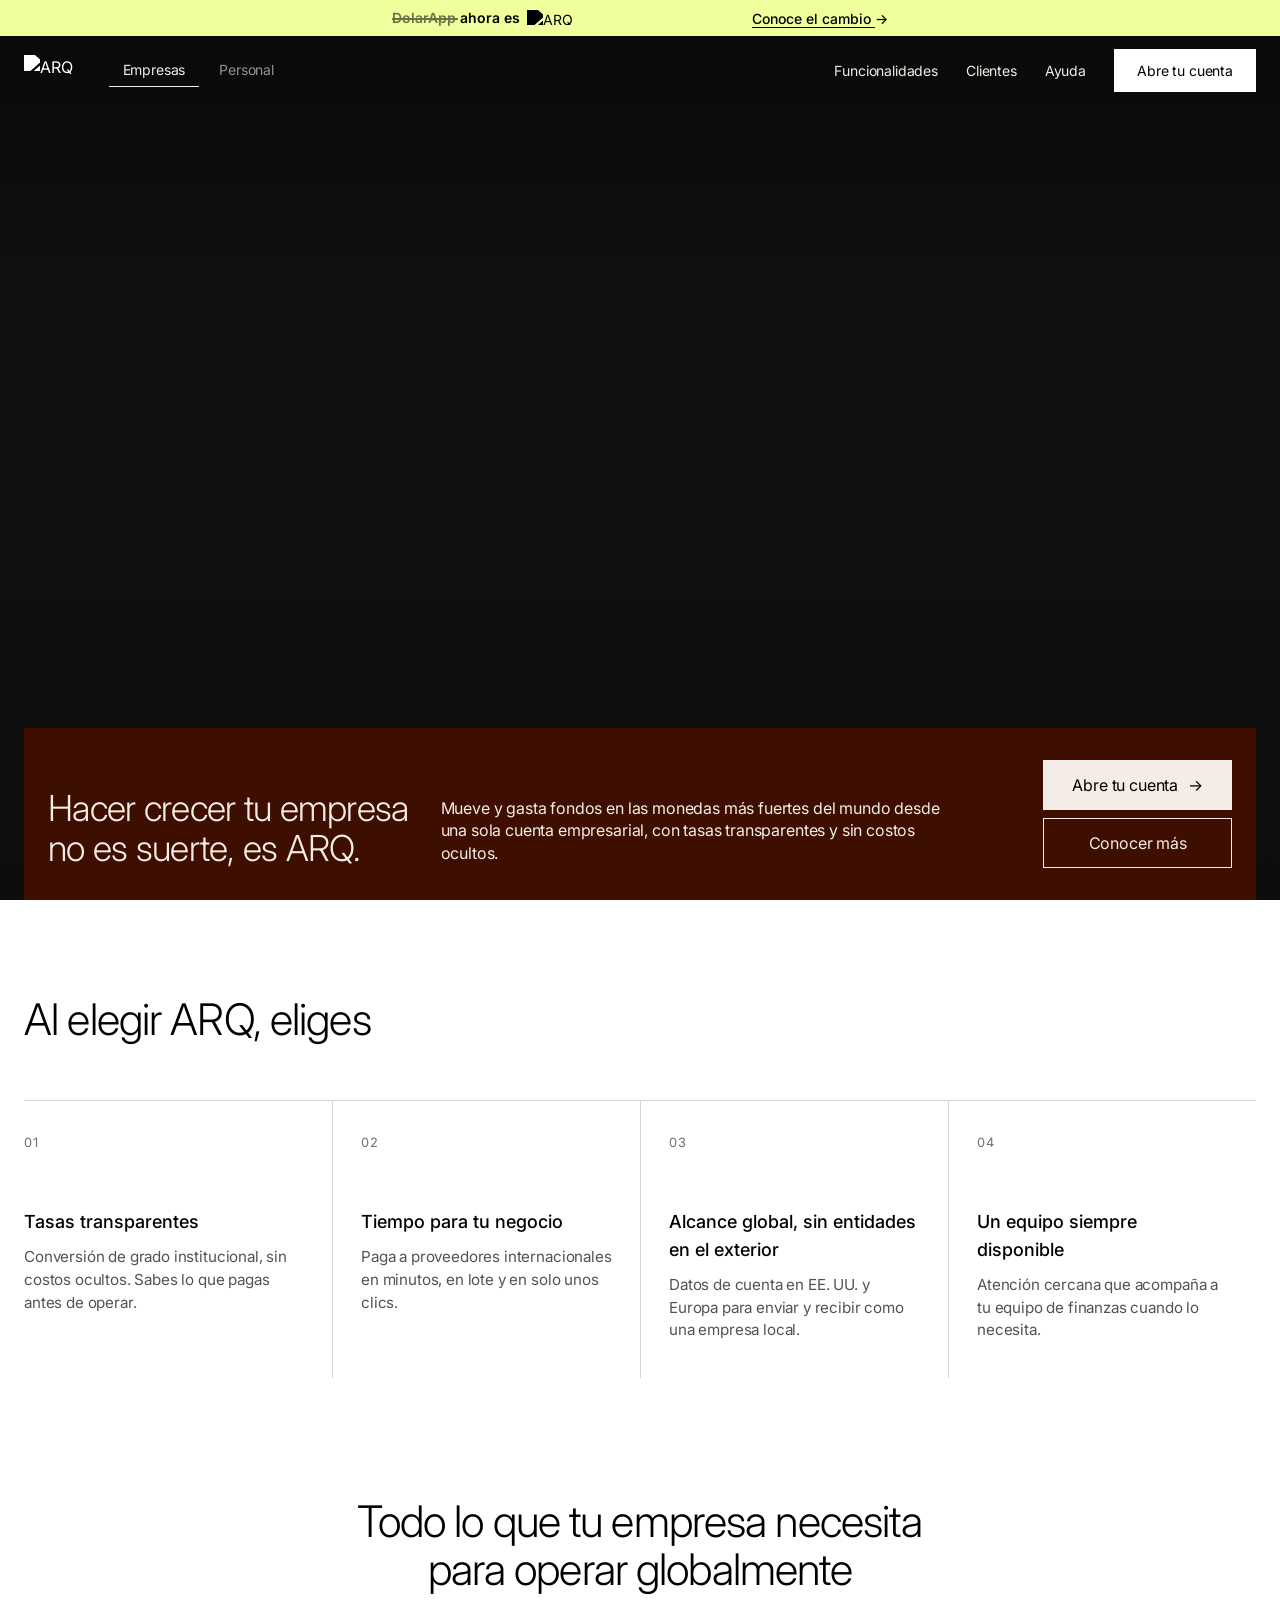
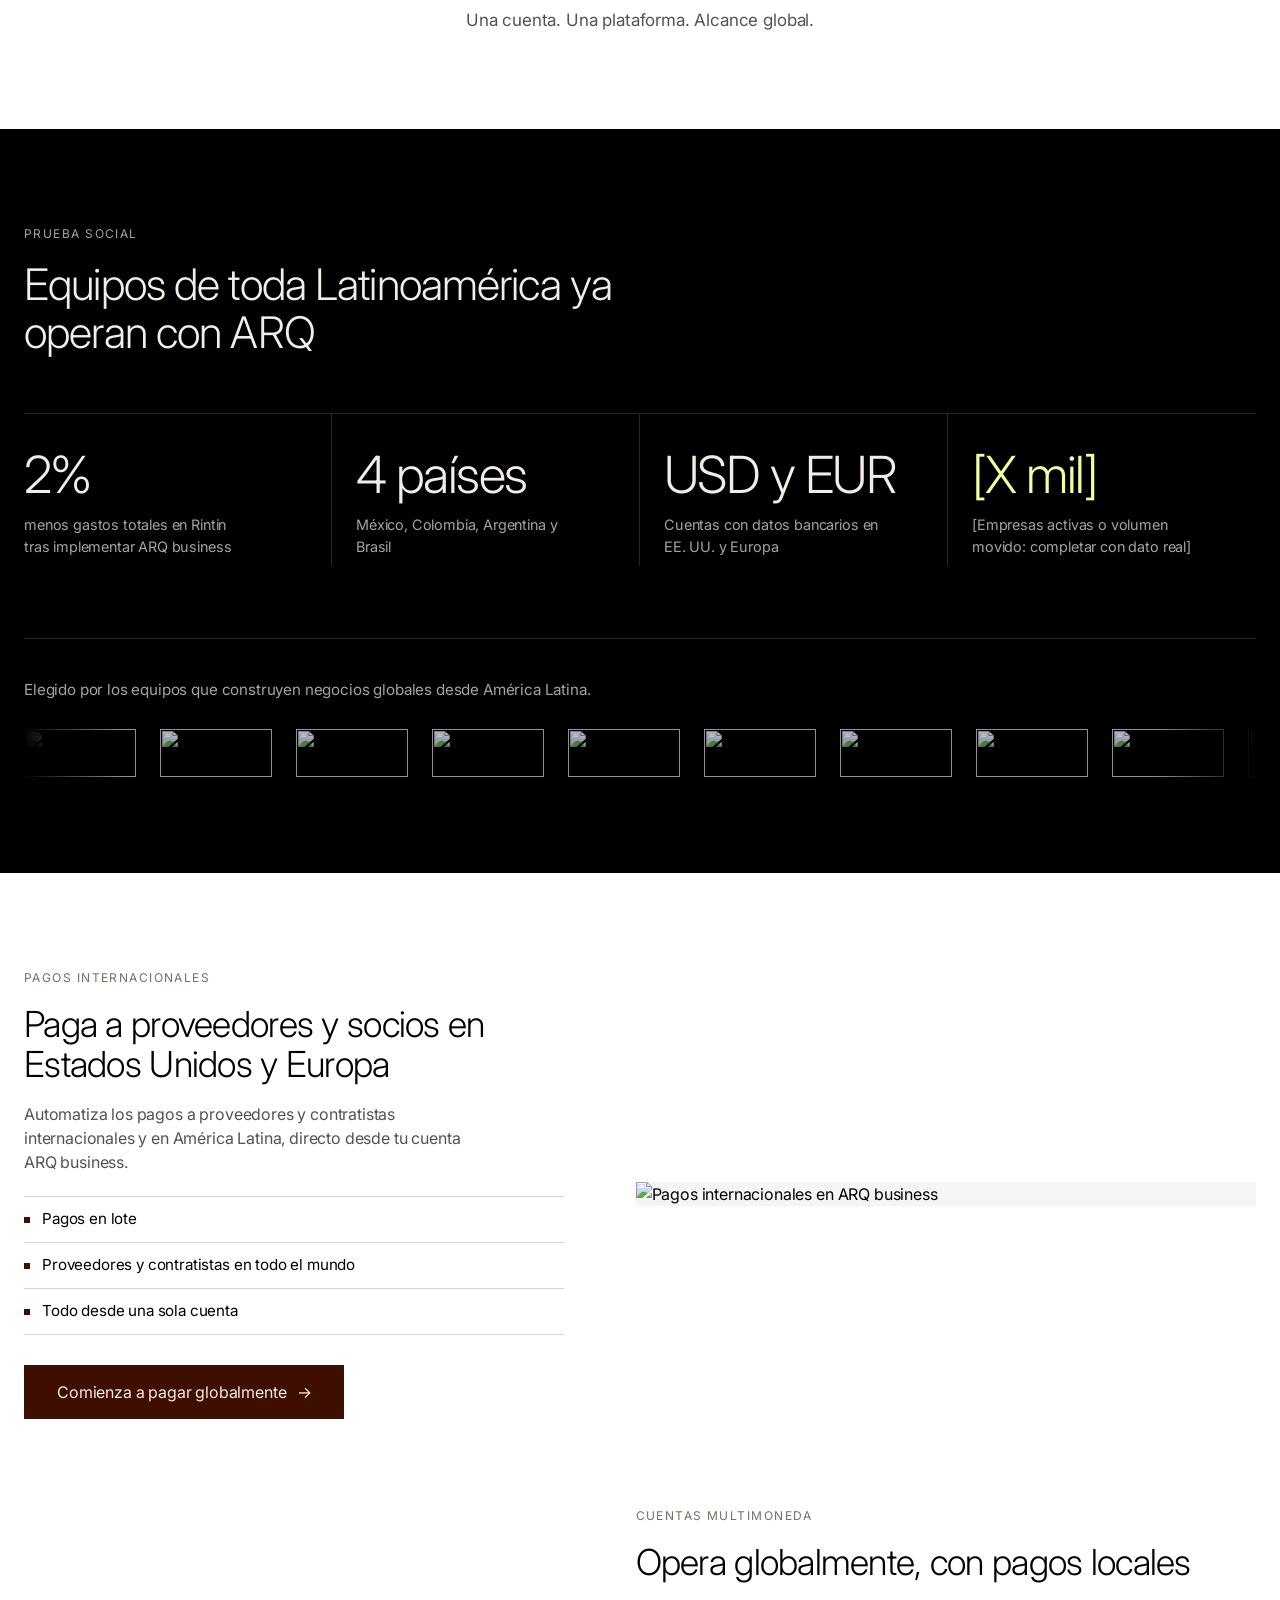
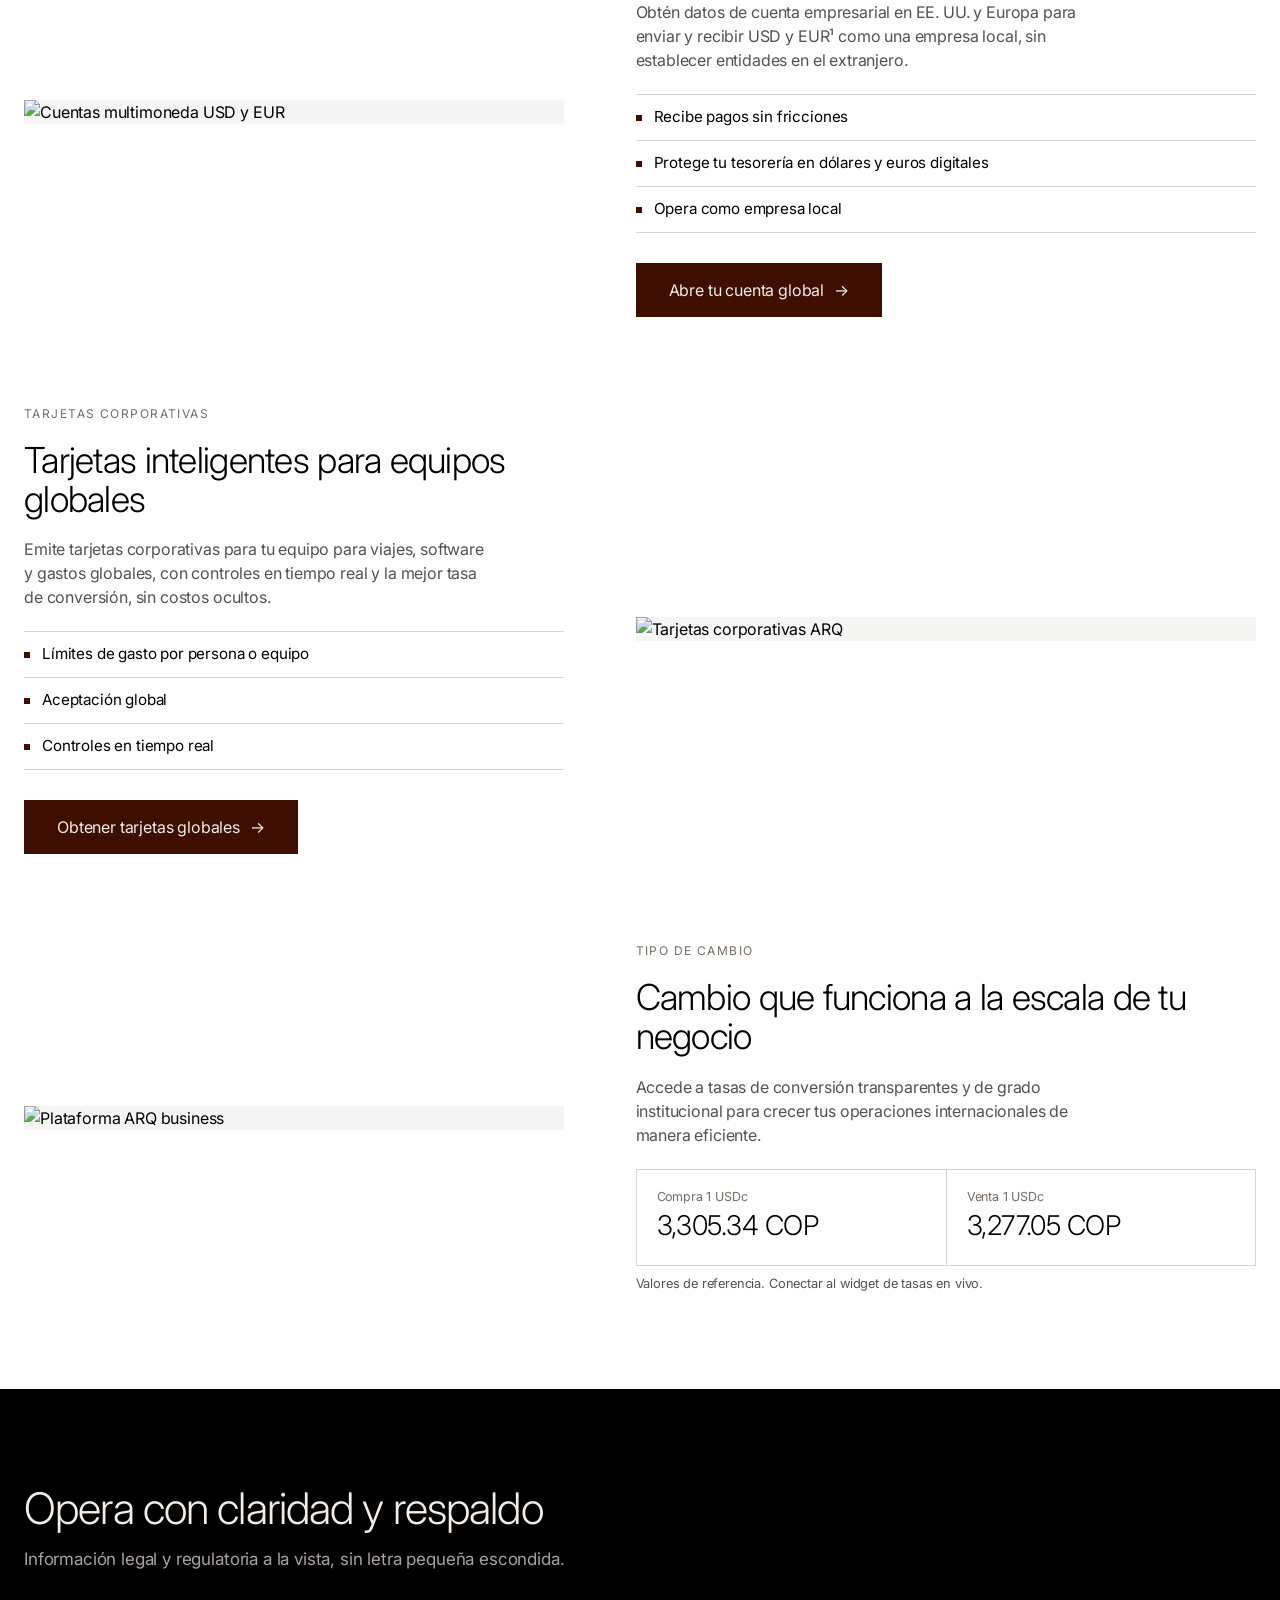
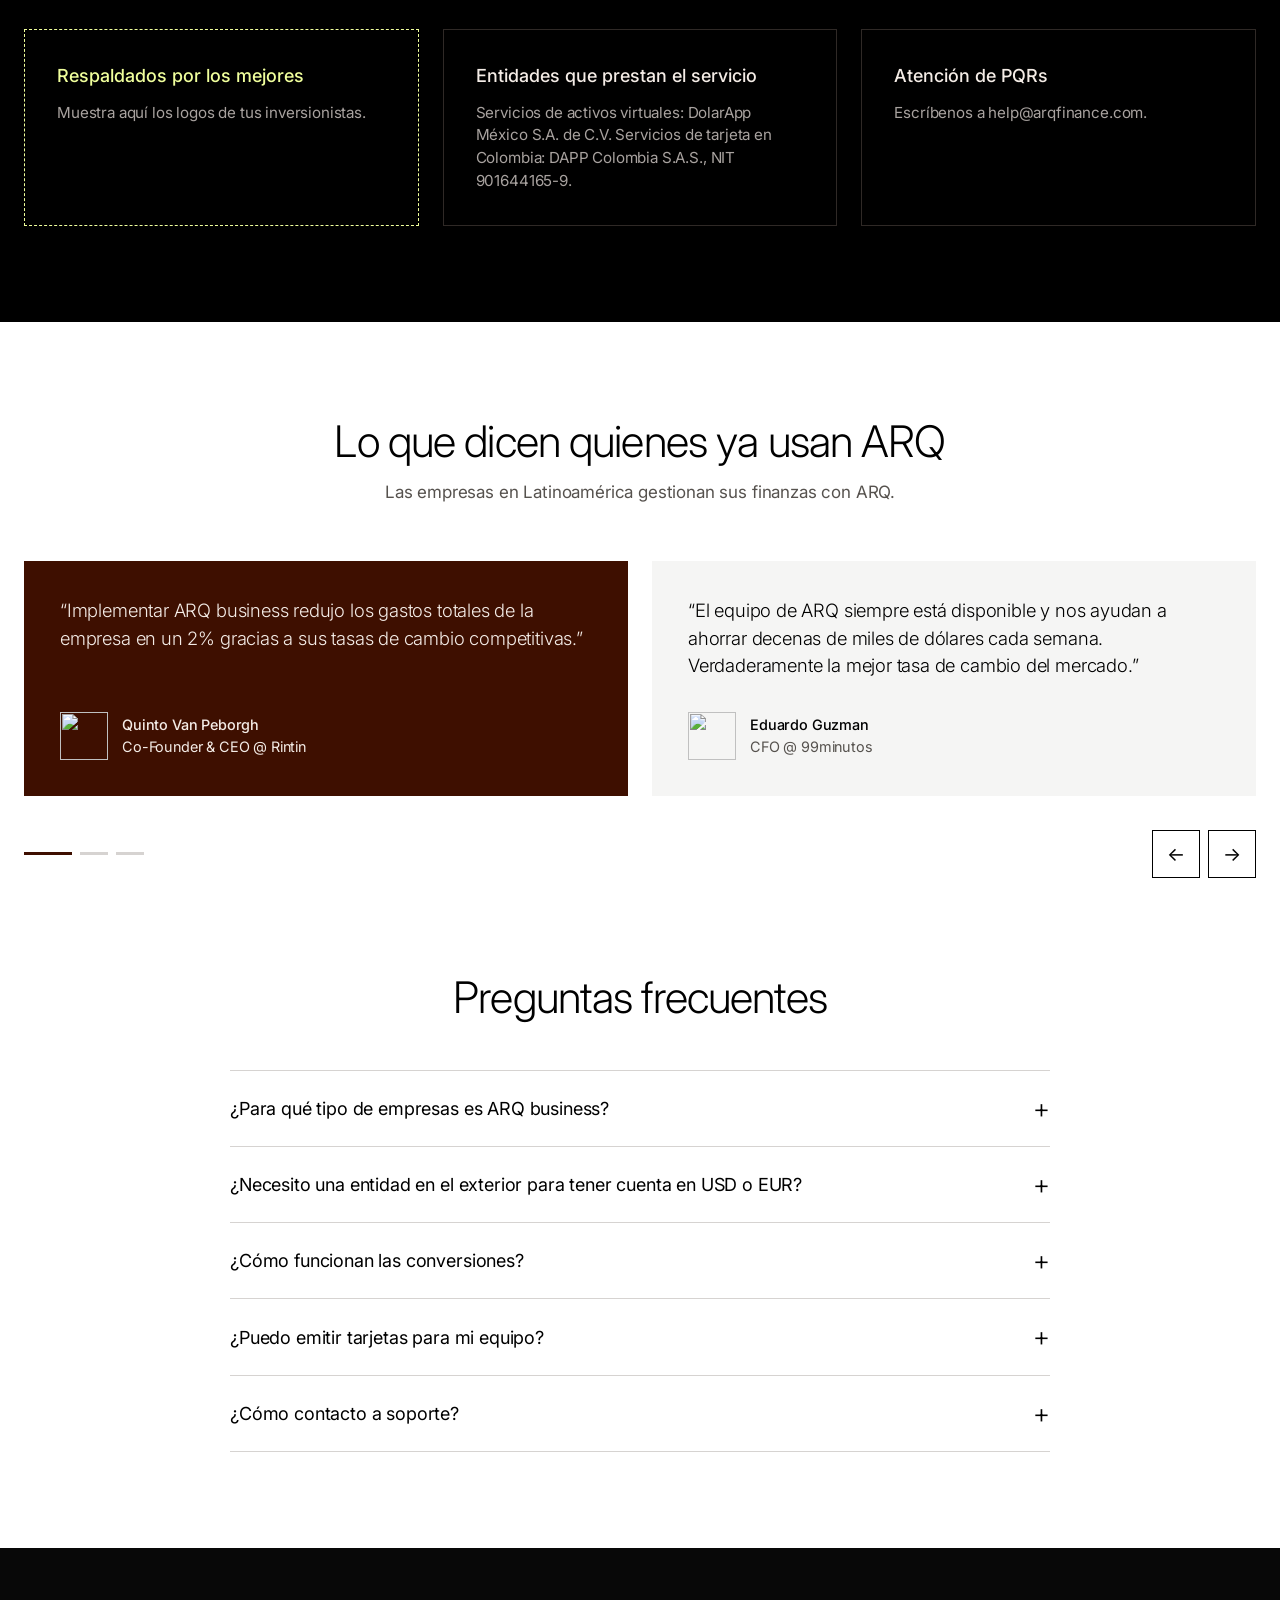
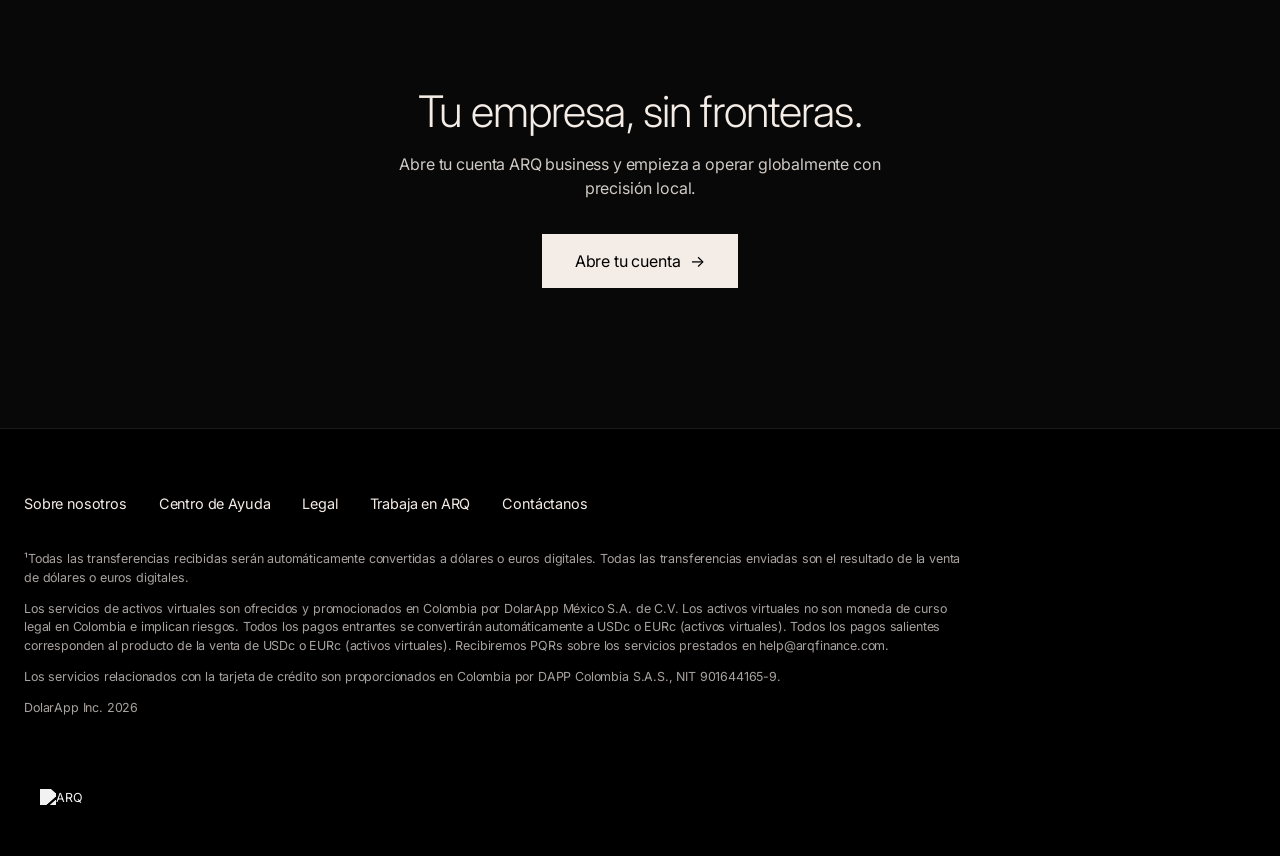
==== arq-variacion-B-completo.html @ 7ae876b1 "Variación B de la landing de ARQ (Empresas + Personal) para A/B testing Aplica la jerarquía de Nu Co" ====
<!doctype html>
<html lang="es-CO">
<head>
<meta charset="utf-8">
<meta name="viewport" content="width=device-width, initial-scale=1">
<title>ARQ business | Variación B (estructura Nu)</title>
<link rel="preconnect" href="https://fonts.googleapis.com">
<link rel="preconnect" href="https://fonts.gstatic.com" crossorigin>
<link href="https://fonts.googleapis.com/css2?family=Inter:wght@300;400;500;600&display=swap" rel="stylesheet">
<style>
/* ===== Tokens de marca ARQ (extraídos de arqfinance.com) ===== */
:root{
  --black:#000; --white:#fff; --off-white:#f4ece6;
  --burgundy:#3e0f00; --burgundy-600:#ab2a00; --burgundy-200:#f35a27;
  --yellow:#f0ff9c; --green:#00301c; --blue:#5db3e8; --taupe:#776d65;
  --brown-50:#f5f5f4; --brown-100:#e7e5e4; --brown-200:#d6d3d1; --brown-400:#a8a29f; --brown-700:#56524e; --brown-900:#292524;
  /* Beausite (fuente propietaria de ARQ) no es de uso libre: Inter ligera como sustituto.
     Para igualarla 100%, cargar Beausite Classic/Fit con @font-face y ponerla primero aquí. */
  --font:"Beausite Classic","Beausite Fit",Inter,system-ui,-apple-system,"Segoe UI",sans-serif;
  --ease:cubic-bezier(.4,0,.2,1);
}
*{box-sizing:border-box;margin:0;padding:0}
html{scroll-behavior:smooth}
body{background:var(--black);color:var(--black);font-family:var(--font);font-weight:400;font-size:16px;line-height:1.5;letter-spacing:-.01em;-webkit-font-smoothing:antialiased}
img{display:block;max-width:100%}
a{color:inherit;text-decoration:none}
.wrap{max-width:1280px;margin:0 auto;padding:0 24px}

/* ===== Tipografía: títulos ligeros (300), tracking -0.02em, como ARQ ===== */
h1,h2{font-weight:300;letter-spacing:-.02em;line-height:1.1}
h1{font-size:clamp(2rem,4.2vw,3.4rem)}
h2{font-size:clamp(1.9rem,3.4vw,2.9rem)}
h3{font-weight:500;font-size:1.125rem;line-height:1.55;letter-spacing:0}
.eyebrow{font-size:.75rem;text-transform:uppercase;letter-spacing:.12em;color:var(--taupe);margin-bottom:18px;display:block}
.dark .eyebrow{color:var(--brown-400)}

/* ===== Botones: rectos (radius 0), transición .15s como ARQ + hover claro ===== */
.btn{display:inline-flex;align-items:center;gap:10px;font-family:inherit;font-size:1rem;font-weight:400;letter-spacing:-.01em;padding:14px 32px;border:1px solid transparent;cursor:pointer;
     transition:color .15s var(--ease),background-color .15s var(--ease),border-color .15s var(--ease),transform .15s var(--ease)}
.btn .arr{display:inline-block;transition:transform .2s var(--ease)}
.btn:hover .arr{transform:translateX(5px)}
.btn:active{transform:scale(.98)}
.btn-burgundy{background:var(--burgundy);color:var(--off-white)}
.btn-burgundy:hover{background:var(--burgundy-600)}
.btn-offwhite{background:var(--off-white);color:var(--black)}
.btn-offwhite:hover{background:var(--yellow)}
.btn-white{background:var(--white);color:var(--black)}
.btn-white:hover{background:var(--off-white)}
.btn-outline{background:transparent;color:var(--black);border-color:var(--black)}
.btn-outline:hover{background:var(--black);color:var(--white)}
.dark .btn-outline,.btn-outline.on-dark{color:var(--off-white);border-color:var(--off-white)}
.dark .btn-outline:hover,.btn-outline.on-dark:hover{background:var(--off-white);color:var(--black)}
.btn:focus-visible,a:focus-visible,summary:focus-visible{outline:2px solid var(--blue);outline-offset:3px}

/* ===== Banner + header ===== */
.banner{background:var(--yellow);color:var(--black);text-align:center;padding:9px 16px;font-size:.875rem;position:relative;z-index:30}
.banner a{text-decoration:underline;text-underline-offset:3px}
header.nav{position:absolute;top:36px;left:0;right:0;z-index:20;transition:background-color .25s var(--ease),backdrop-filter .25s var(--ease)}
header.nav.stuck{position:fixed;top:0;background:rgba(0,0,0,.78);backdrop-filter:blur(12px);animation:slideDown .3s var(--ease)}
@keyframes slideDown{from{transform:translateY(-100%)}to{transform:none}}
header.nav .wrap{display:flex;align-items:center;justify-content:space-between;height:68px}
header.nav .logo img{height:30px;width:auto;filter:brightness(0) invert(1)}
header.nav .links{display:flex;align-items:center;gap:28px;color:var(--off-white);font-size:.875rem}
header.nav .links a:not(.btn){position:relative;padding:4px 0}
header.nav .links a:not(.btn)::after{content:"";position:absolute;left:0;bottom:0;height:1px;width:100%;background:currentColor;transform:scaleX(0);transform-origin:left;transition:transform .25s var(--ease)}
header.nav .links a:not(.btn):hover::after{transform:scaleX(1)}
header.nav .btn{padding:10px 22px;font-size:.875rem}

/* ===== 1. HERO: foto a sangre + panel burdeos inferior ===== */
.hero{position:relative;min-height:calc(100vh - 36px);max-height:820px;display:flex;align-items:flex-end;color:var(--off-white);
      background:#111 url("https://www.arqfinance.com/_astro/business-hero.C6nXMTt9.webp") center/cover no-repeat}
.hero::before{content:"";position:absolute;inset:0;background:linear-gradient(180deg,rgba(0,0,0,.45) 0%,rgba(0,0,0,0) 35%,rgba(0,0,0,.25) 100%)}
/* Barra del hero como en ARQ: compacta, dentro del ancho del contenedor; la foto sigue siendo la protagonista */
.hero-panel{position:relative;width:100%}
.hero-panel .wrap{display:block}
.bar{display:flex;align-items:stretch}
.bar-text{flex:1;display:flex;align-items:flex-end;gap:32px;background:var(--burgundy);padding:32px 24px}
.bar-text h1{flex-shrink:0;font-size:clamp(1.9rem,2.8vw,2.25rem);line-height:1.1}
.bar-side{position:relative;top:-4px}
.bar-side p{font-size:1rem;line-height:1.4;color:var(--off-white);max-width:32rem}
.bar-text .actions{margin-left:auto;flex:none;display:flex;flex-direction:column;gap:8px}
.bar-text .actions .btn{justify-content:center;padding:12px 28px}

/* ===== Secciones alternadas negro / blanco ===== */
section.block{padding:96px 0}
.light{background:var(--white);color:var(--black)}
.dark{background:var(--black);color:var(--off-white)}
.center{text-align:center}
.center .sub{margin:14px auto 0}
.sub{font-size:1.0625rem;color:var(--brown-700);max-width:560px}
.dark .sub{color:var(--brown-400)}

/* Prueba social */
.stats{display:grid;grid-template-columns:repeat(4,1fr);gap:0;margin-top:56px;border-top:1px solid #2a2523}
.stat{padding:32px 24px 8px 0;border-right:1px solid #2a2523;padding-left:24px}
.stat:first-child{padding-left:0}
.stat:last-child{border-right:0}
.stat b{display:block;font-weight:300;font-size:clamp(2.2rem,4vw,3.4rem);letter-spacing:-.03em;line-height:1.1}
.stat span{display:block;margin-top:12px;color:var(--brown-400);font-size:.9rem;max-width:230px}
.stat.todo b{color:var(--yellow)}
/* Carrusel infinito de logos (mismo mecanismo que ARQ: 3 copias, 30s linear, -33.33%) */
.marquee-wrap{margin-top:72px;padding-top:40px;border-top:1px solid #2a2523}
.marquee-wrap .cap{color:var(--brown-400);font-size:.95rem;margin-bottom:28px}
.marquee{overflow:hidden;-webkit-mask-image:linear-gradient(90deg,transparent,#000 8%,#000 92%,transparent);mask-image:linear-gradient(90deg,transparent,#000 8%,#000 92%,transparent)}
.marquee-track{display:flex;width:max-content;align-items:center;gap:24px;animation:scroll-x 30s linear infinite}
.marquee-track img{width:112px;height:48px;object-fit:contain;opacity:.75;transition:opacity .25s var(--ease),transform .25s var(--ease)}
.marquee-track img:hover{opacity:1;transform:scale(1.08)}
@keyframes scroll-x{from{transform:translateX(0)}to{transform:translateX(-33.3333%)}}

/* Pilares: "Al elegir ARQ, eliges" */
.pillars{display:grid;grid-template-columns:repeat(4,1fr);gap:0;margin-top:56px;border-top:1px solid var(--brown-200)}
.pillar{padding:32px 28px 36px 0;transition:background-color .25s var(--ease),padding .25s var(--ease)}
.pillar+.pillar{padding-left:28px;border-left:1px solid var(--brown-200)}
.pillar:hover{background:var(--brown-50)}
.pillar .n{display:block;color:var(--taupe);font-size:.8rem;margin-bottom:56px;letter-spacing:.08em}
.pillar h3{margin-bottom:10px}
.pillar p{color:var(--brown-700);font-size:.95rem}

/* Productos */
.product{display:grid;grid-template-columns:1fr 1.15fr;gap:72px;align-items:center;margin-top:88px}
.product.rev .pt{order:2}
.product .pt h2{font-size:clamp(1.7rem,2.8vw,2.3rem);margin-bottom:18px}
.product .pt p{color:var(--brown-700);max-width:460px}
.product ul{list-style:none;margin:22px 0 30px}
.product li{padding:11px 0;border-top:1px solid var(--brown-200);display:flex;gap:12px;font-size:.95rem}
.product li:last-child{border-bottom:1px solid var(--brown-200)}
.product li::before{content:"";width:6px;height:6px;margin-top:9px;background:var(--burgundy);flex:none}
.media{overflow:hidden;background:var(--brown-50)}
.media img{width:100%;height:auto;transition:transform .6s var(--ease)}
.media:hover img{transform:scale(1.04)}
.rate-box{display:grid;grid-template-columns:1fr 1fr;border:1px solid var(--brown-200);margin:22px 0 8px}
.rate-box div{padding:18px 20px}
.rate-box div+div{border-left:1px solid var(--brown-200)}
.rate-box small{display:block;color:var(--taupe);font-size:.78rem}
.rate-box b{font-weight:300;font-size:1.7rem;letter-spacing:-.02em}
.fine{font-size:.8rem;color:var(--taupe)}

/* Confianza */
.trust{display:grid;grid-template-columns:repeat(3,1fr);gap:24px;margin-top:56px}
.tcard{border:1px solid #2f2926;padding:32px;transition:border-color .25s var(--ease),background-color .25s var(--ease),transform .25s var(--ease)}
.tcard:hover{border-color:var(--off-white);background:#0d0907;transform:translateY(-4px)}
.tcard h3{margin-bottom:12px}
.tcard p{color:var(--brown-400);font-size:.95rem}
.tcard.todo{border-style:dashed;border-color:var(--yellow)}
.tcard.todo h3{color:var(--yellow)}

/* Testimonios */
.quotes{display:flex;gap:24px;margin-top:56px;overflow-x:auto;scroll-snap-type:x mandatory;scrollbar-width:none;padding-bottom:6px}
.quotes::-webkit-scrollbar{display:none}
.quote{flex:0 0 calc((100% - 24px)/2);scroll-snap-align:start;display:flex;flex-direction:column;justify-content:space-between;background:var(--brown-50);padding:36px;transition:transform .25s var(--ease),box-shadow .25s var(--ease)}
.qctrl{display:flex;align-items:center;justify-content:space-between;margin-top:28px}
.dots{display:flex;gap:8px}
.dots button{width:28px;height:3px;border:0;background:var(--brown-200);cursor:pointer;transition:background-color .2s var(--ease),width .25s var(--ease)}
.dots button.on{background:var(--burgundy);width:48px}
.arrows{display:flex;gap:8px}
.arrows button{width:48px;height:48px;border:1px solid var(--black);background:transparent;font-size:1.2rem;cursor:pointer;font-family:inherit;transition:background-color .15s var(--ease),color .15s var(--ease)}
.arrows button:hover{background:var(--black);color:var(--white)}
.arrows button:focus-visible,.dots button:focus-visible{outline:2px solid var(--blue);outline-offset:3px}
.quote:hover{transform:translateY(-5px);box-shadow:0 18px 40px rgba(0,0,0,.09)}
.quote p{font-size:1.15rem;line-height:1.5;font-weight:300;letter-spacing:-.01em}
.quote cite{display:flex;align-items:center;gap:14px;margin-top:32px;font-style:normal;font-size:.9rem;color:var(--brown-700)}
.quote cite img{width:48px;height:48px;object-fit:cover;border-radius:0}
.quote cite b{display:block;color:var(--black);font-weight:500}
.quote.hl{background:var(--burgundy);color:var(--off-white)}
.quote.hl cite,.quote.hl cite b{color:var(--off-white)}

/* FAQ */
.faq{max-width:820px;margin:48px auto 0;border-top:1px solid var(--brown-200)}
details{border-bottom:1px solid var(--brown-200)}
summary{list-style:none;cursor:pointer;display:flex;justify-content:space-between;align-items:center;gap:20px;padding:24px 0;font-size:1.125rem;font-weight:400;transition:padding-left .2s var(--ease)}
summary::-webkit-details-marker{display:none}
summary:hover{padding-left:8px}
summary::after{content:"+";font-weight:300;font-size:1.7rem;line-height:1;transition:transform .25s var(--ease)}
details[open] summary::after{transform:rotate(45deg)}
details .ans{color:var(--brown-700);padding:0 40px 26px 0;max-width:680px}
details[open] .ans{animation:fadeIn .3s var(--ease)}
@keyframes fadeIn{from{opacity:0;transform:translateY(-6px)}to{opacity:1;transform:none}}

/* CTA final */
.cta{position:relative;color:var(--off-white);text-align:center;padding:140px 0;background:#111 url("https://www.arqfinance.com/_astro/cta-city.Ca_NF8gh_vsM7n.webp") center/cover no-repeat}
.cta::before{content:"";position:absolute;inset:0;background:rgba(0,0,0,.55)}
.cta .wrap{position:relative}
.cta p{margin:16px auto 34px;color:var(--off-white);opacity:.85;max-width:520px}

/* Footer */
footer{background:var(--black);color:var(--brown-400);padding:64px 0 48px;font-size:.78rem;border-top:1px solid #1d1917}
footer .links{display:flex;flex-wrap:wrap;gap:12px 32px;margin-bottom:36px;font-size:.9rem;color:var(--off-white)}
footer .links a{transition:opacity .2s var(--ease)}
footer .links a:hover{opacity:.6}
footer .brand{display:block;width:100%;max-width:1200px;height:auto;margin:72px auto 0;filter:brightness(0) invert(1);opacity:.95}
footer p{margin-bottom:12px;max-width:940px}

/* ===== Animaciones básicas: aparición al hacer scroll ===== */
.reveal{opacity:0;transform:translateY(24px);transition:opacity .7s var(--ease),transform .7s var(--ease);transition-delay:var(--d,0s)}
.reveal.in{opacity:1;transform:none}
.bar-text h1,.bar-side,.bar-text .actions{animation:rise .9s var(--ease) both}
.bar-side{animation-delay:.12s}.bar-text .actions{animation-delay:.24s}
@keyframes rise{from{opacity:0;transform:translateY(22px)}to{opacity:1;transform:none}}
@media (prefers-reduced-motion:reduce){
  *,*::before,*::after{animation:none!important;transition:none!important}
  .reveal{opacity:1;transform:none}
  html{scroll-behavior:auto}
}

/* ===== Responsive ===== */
@media(max-width:1000px){
  .bar{flex-direction:column}
  .bar-text{flex-direction:column;align-items:flex-start;gap:16px;padding:28px 24px}
  .bar-side{top:0}
  .bar-text .actions{margin-left:0;flex-direction:row;flex-wrap:wrap}
  .stats,.pillars{grid-template-columns:repeat(2,1fr)}
  .stat:nth-child(2){border-right:0}
  .stat:nth-child(3){padding-left:0}
  .pillar:nth-child(3){padding-left:0;border-left:0}
  .product,.product.rev{grid-template-columns:1fr;gap:32px}
  .product.rev .pt{order:0}
  .trust{grid-template-columns:1fr}
  .quote{flex-basis:86%}
  header.nav .links a:not(.btn){display:none}
}
@media(max-width:560px){
  section.block{padding:64px 0}
  .stats,.pillars{grid-template-columns:1fr}
  .stat,.pillar+.pillar{padding-left:0;border-right:0;border-left:0}
  .pillar .n{margin-bottom:20px}
  .cta{padding:96px 0}
}

/* ===== Navbar: selector Empresas / Personal ===== */
.nav-left{display:flex;align-items:center;gap:36px}
.switch{display:flex;gap:6px}
.switch a{padding:6px 14px;font-size:.875rem;color:var(--off-white);opacity:.6;border-bottom:1px solid transparent;transition:opacity .2s var(--ease),border-color .2s var(--ease)}
.switch a:hover{opacity:1}
.switch a.active{opacity:1;border-bottom-color:var(--off-white)}

/* ===== Página personal ===== */
.green-sec{background:var(--green);color:var(--off-white)}
.green-sec .sub{color:#b9d4c6}
.green-sec .eyebrow{color:#7fb59b}
.exchange{display:grid;grid-template-columns:1fr 1fr;gap:72px;align-items:center}
.exchange .txt p.sub{margin:16px 0 30px}
.exchange .legal{margin-top:22px;font-size:.78rem;color:#8db8a3;max-width:480px}
.exchange .legal a{text-decoration:underline;text-underline-offset:3px}
.calc{background:var(--off-white);color:var(--black);padding:32px}
.calc h3{font-weight:500;font-size:1rem;margin-bottom:18px}
.calc-row{display:flex;justify-content:space-between;align-items:center;gap:16px;background:var(--white);border:1px solid var(--brown-200);padding:14px 20px;transition:border-color .2s var(--ease)}
.calc-row:focus-within{border-color:var(--black)}
.calc-row small{display:block;color:var(--taupe);font-size:.75rem}
.calc-row input{width:100%;min-width:0;border:0;outline:0;background:transparent;font-family:inherit;font-weight:300;font-size:2rem;letter-spacing:-.02em;color:var(--black)}
.calc-row .out{font-weight:300;font-size:2rem;letter-spacing:-.02em;line-height:1.5;overflow:hidden;text-overflow:ellipsis}
.calc-cur{flex:none;font-weight:500;font-size:.95rem;padding:6px 12px;background:var(--brown-100)}
.calc-swap{display:block;margin:-1px auto;position:relative;z-index:1;width:44px;height:44px;border:0;background:var(--burgundy);color:var(--off-white);font-size:1.15rem;cursor:pointer;transition:background-color .15s var(--ease),transform .25s var(--ease)}
.calc-swap:hover{background:var(--burgundy-600);transform:rotate(180deg)}
.calc-swap:focus-visible{outline:2px solid var(--blue);outline-offset:3px}
.calc-foot{display:flex;justify-content:space-between;gap:12px;flex-wrap:wrap;margin-top:18px;font-size:.8rem;color:var(--brown-700)}
.calc .btn{width:100%;justify-content:center;margin-top:18px}
body.personal .quote.hl{background:#053947}
.cta-qr{text-align:left;background-image:url("https://www.arqfinance.com/_astro/qr-bg.CNiHP9vU.webp")}
.cta-qr .wrap{display:flex;align-items:center;justify-content:space-between;gap:48px}
.cta-qr h2{font-size:clamp(2rem,4.2vw,3.4rem)}
.cta-qr p{margin-left:0;margin-right:0}
.cta-qr .qr{flex:none;background:var(--white);padding:14px;width:184px;text-align:center;color:var(--black);font-size:.78rem}
.cta-qr .qr img{width:100%;height:auto}
.cta-qr .actions{display:flex;gap:12px;flex-wrap:wrap}

@media(max-width:1000px){
  .exchange{grid-template-columns:1fr;gap:40px}
  .cta-qr .wrap{flex-direction:column;align-items:flex-start}
}
@media(max-width:700px){
  .nav-left{gap:14px}
  .switch a{padding:6px 8px}
  header.nav .links .btn{padding:9px 14px}
}
</style>
<style>
/* =====================================================================
   PÁGINA PERSONAL: estructura propia con los gráficos de la web original
   (se carga después de styles.css y reutiliza sus tokens y componentes)
   ===================================================================== */
.btn-black{background:var(--black);color:var(--white)}

/* Vistas Empresas / Personal dentro de una sola página */
.view[hidden]{display:none!important}
.view{animation:viewIn .35s var(--ease)}
@keyframes viewIn{from{opacity:0}to{opacity:1}}

/* ---------- Banner animado "DolarApp ahora es ARQ" ---------- */
.banner{padding:0}
.banner-btn{width:100%;display:flex;align-items:center;justify-content:center;gap:18px;height:36px;padding:0 16px;border:0;background:transparent;color:var(--black);font:inherit;font-size:.875rem;cursor:pointer}
.banner-btn:focus-visible{outline:2px solid var(--black);outline-offset:-4px}
.ticker{height:20px;overflow:hidden;text-align:left;line-height:20px}
/* Ciclo continuo de 10,5 s con 3 filas: [A animada] [B] [A' estática = estado inicial de A].
   Al terminar, la cinta sube hasta A' y salta a A sin que se note (se ven idénticas),
   y A reinicia su animación mientras está fuera de la vista. */
.ticker-inner{display:block;animation:tick 10.5s infinite}
.ticker-inner>span{display:block;height:20px;white-space:nowrap}
@keyframes tick{
  0%,56%{transform:translateY(0)}
  62%,88%{transform:translateY(-20px)}
  94%,100%{transform:translateY(-40px)}
}
/* Estado base = estado final (sin animaciones, p. ej. "reducir movimiento"). */
/* 1) DolarApp se tacha */
.was{position:relative;display:inline-block;font-weight:600;opacity:.55;animation:wasDim 10.5s infinite}
.was::after{content:"";position:absolute;left:-2px;right:-2px;top:52%;height:2px;background:currentColor;transform-origin:left;animation:strike 10.5s infinite}
/* 2) "ahora es" entra desde la izquierda */
.is{display:inline-block;font-weight:600;animation:isIn 10.5s infinite}
/* 3) el logo de ARQ entra animado */
.banner-logo{display:inline-block;height:15px;width:auto;margin-left:3px;vertical-align:-2px;filter:brightness(0);animation:logoIn 10.5s infinite}
/* Fila A' (copia estática del inicio): DolarApp sin tachar */
.was.static{opacity:1;animation:none}
.was.static::after{animation:none;transform:scaleX(0)}
@keyframes wasDim{0%,10%{opacity:1}17%,100%{opacity:.55}}
@keyframes strike{0%,10%{transform:scaleX(0)}17%,100%{transform:scaleX(1)}}
@keyframes isIn{0%,20%{opacity:0;transform:translateX(-18px)}27%,100%{opacity:1;transform:none}}
@keyframes logoIn{0%,30%{opacity:0;transform:translateY(-16px)}38%,100%{opacity:1;transform:none}}
.ticker-inner,.was,.was::after,.is,.banner-logo{animation-timing-function:cubic-bezier(.4,0,.2,1)}
.banner-more{flex:none;font-weight:500;text-decoration:underline;text-underline-offset:3px;white-space:nowrap}
.banner-btn:hover .banner-more{text-decoration-thickness:2px}
.banner-more .arr{display:inline-block;transition:transform .2s var(--ease)}
.banner-btn:hover .banner-more .arr{transform:translateX(4px)}

/* ---------- Modal "De DolarApp a ARQ" ---------- */
.brand-modal{position:fixed;inset:0;z-index:100;display:flex;align-items:center;justify-content:center;padding:20px;background:rgba(0,0,0,.6);backdrop-filter:blur(4px);opacity:0;visibility:hidden;transition:opacity .25s var(--ease),visibility .25s}
.brand-modal.open{opacity:1;visibility:visible}
.bm-card{position:relative;width:100%;max-width:560px;max-height:calc(100vh - 40px);overflow:auto;background:var(--off-white);color:var(--black);transform:translateY(20px) scale(.98);transition:transform .35s var(--ease)}
.brand-modal.open .bm-card{transform:none}
.bm-close{position:absolute;top:12px;right:12px;z-index:2;width:40px;height:40px;border:0;background:rgba(255,255,255,.14);color:#fff;font-size:1.5rem;line-height:1;cursor:pointer;transition:background-color .15s var(--ease)}
.bm-close:hover{background:rgba(255,255,255,.3)}
.bm-close:focus-visible,.bm-ok:focus-visible,.bm-link:focus-visible{outline:2px solid var(--blue);outline-offset:3px}
.bm-hero{background:var(--burgundy);color:var(--off-white);padding:56px 24px 44px;display:flex;align-items:center;justify-content:center;gap:28px}
.bm-from{font-size:1.5rem;font-weight:400;letter-spacing:-.02em;position:relative;opacity:.9}
.bm-from::after{content:"";position:absolute;left:-4px;right:-4px;top:55%;height:2px;background:currentColor;transform:scaleX(0);transform-origin:left}
.bm-arrow{font-size:1.6rem;opacity:.7}
.bm-to img{height:36px;width:auto;filter:brightness(0) invert(1)}
.brand-modal.open .bm-from{animation:bmFrom 1.6s .3s var(--ease) both}
.brand-modal.open .bm-from::after{animation:bmStrike .6s .7s var(--ease) both}
.brand-modal.open .bm-arrow{animation:bmPop .5s 1s var(--ease) both}
.brand-modal.open .bm-to{animation:bmTo .7s 1.2s var(--ease) both}
@keyframes bmFrom{0%{opacity:0;transform:translateX(-12px)}30%,100%{opacity:.9;transform:none}}
@keyframes bmStrike{to{transform:scaleX(1)}}
@keyframes bmPop{from{opacity:0;transform:translateX(-10px)}to{opacity:.7;transform:none}}
@keyframes bmTo{from{opacity:0;transform:scale(.7)}to{opacity:1;transform:none}}
.bm-body{padding:32px 32px 28px}
.bm-body h2{font-size:clamp(1.6rem,4vw,2rem);margin-bottom:10px}
.bm-body>p{color:var(--brown-700);font-size:.95rem}
.bm-steps{list-style:none;margin:26px 0 8px;position:relative}
.bm-steps::before{content:"";position:absolute;left:5px;top:8px;bottom:8px;width:1px;background:var(--brown-200)}
.bm-steps li{position:relative;padding:0 0 18px 28px}
.bm-steps li:last-child{padding-bottom:0}
.bm-steps li::before{content:"";position:absolute;left:0;top:6px;width:11px;height:11px;background:var(--brown-200)}
.bm-steps li:last-child::before{background:var(--burgundy)}
.bm-steps b{display:block;font-weight:500;font-size:.95rem}
.bm-steps span{color:var(--brown-700);font-size:.85rem}
.bm-actions{display:flex;align-items:center;gap:20px;flex-wrap:wrap;margin-top:26px}
.bm-ok{border:0;cursor:pointer;font-family:inherit}
.bm-link{font-size:.875rem;text-decoration:underline;text-underline-offset:3px;color:var(--brown-700)}
.bm-link:hover{color:var(--black)}
body.modal-open{overflow:hidden}
@media(max-width:560px){
  .banner-btn{gap:10px;font-size:.78rem}
  .bm-body{padding:26px 22px 22px}
  .bm-hero{padding:52px 16px 36px;gap:18px}
}
.btn-black:hover{background:var(--burgundy)}

/* ---------- Hero con video a pantalla completa ---------- */
.p-hero{position:relative;min-height:calc(100vh - 36px);max-height:880px;display:flex;align-items:flex-end;color:var(--off-white);overflow:hidden;
        background:#0b0b0b url("https://www.arqfinance.com/_astro/hero.NEH5cOVc.webp") center/cover no-repeat}
.p-hero video{position:absolute;inset:0;width:100%;height:100%;object-fit:cover;filter:brightness(.8)}
.p-hero::after{content:"";position:absolute;inset:0;background:linear-gradient(180deg,rgba(0,0,0,.5) 0%,rgba(0,0,0,0) 30%,rgba(0,0,0,.65) 100%)}
.p-hero .wrap{position:relative;z-index:1;width:100%;padding-bottom:64px;display:flex;justify-content:space-between;align-items:flex-end;gap:32px;flex-wrap:wrap}
.p-hero h1{font-size:clamp(2.4rem,5vw,4rem);max-width:920px}
.p-hero p{margin-top:20px;font-size:1.125rem;max-width:520px;opacity:.92}
.p-hero .actions{display:flex;gap:12px;flex-wrap:wrap;margin-top:32px}
.p-hero .chips{display:flex;gap:12px}
.p-hero h1,.p-hero p,.p-hero .actions,.p-hero .chips{animation:rise .9s var(--ease) both}
.p-hero p{animation-delay:.12s}.p-hero .actions{animation-delay:.24s}.p-hero .chips{animation-delay:.36s}
.chip{display:inline-flex;align-items:center;gap:10px;border:1px solid rgba(244,236,230,.4);padding:10px 16px;font-size:.95rem;backdrop-filter:blur(6px);background:rgba(0,0,0,.18)}
.chip svg{width:18px;height:18px;fill:currentColor}
.chip small{opacity:.7}

/* ---------- Sección verde con celular flotante ---------- */
/* El celular sobresale por debajo de la sección verde y se apoya sobre la siguiente (continuidad) */
.p-green{position:relative;z-index:2;background:var(--green);color:var(--off-white)}
.p-green .wrap{display:grid;grid-template-columns:minmax(0,1fr) minmax(0,1fr);gap:56px;align-items:center;min-height:640px}
.p-green .img{display:flex;justify-content:center;align-items:flex-end;align-self:stretch;padding:0 120px 0 0}
.p-green .img img{height:700px;max-height:none;width:auto;max-width:none;margin-bottom:-150px;animation:float 6s ease-in-out infinite;filter:drop-shadow(0 30px 40px rgba(0,0,0,.35))}
@keyframes float{0%,100%{transform:translateY(0)}50%{transform:translateY(-14px)}}
.p-green p.sub{color:#b9d4c6;margin:18px 0 30px}
.p-green h2{font-size:clamp(2rem,3.6vw,3rem)}

/* ---------- Pilares como lista editorial ---------- */
.p-pillars{position:relative;z-index:1;background:var(--off-white);padding:240px 0 96px}
.p-pillars .wrap{display:grid;grid-template-columns:5fr 7fr;gap:72px;align-items:start}
.p-pillars .ttl{position:sticky;top:110px}
.p-pillars .ttl p{margin-top:16px;color:var(--brown-700);max-width:380px}
.p-row{display:grid;grid-template-columns:56px 1fr;gap:16px;padding:30px 0;border-top:1px solid rgba(0,0,0,.18);transition:transform .3s var(--ease)}
.p-row:last-child{border-bottom:1px solid rgba(0,0,0,.18)}
.p-row:hover{transform:translateX(10px)}
.p-row .n{color:var(--taupe);font-size:.85rem;letter-spacing:.08em;padding-top:8px;transition:color .2s var(--ease)}
.p-row:hover .n{color:var(--burgundy-600)}
.p-row h3{font-weight:300;font-size:clamp(1.4rem,2.2vw,1.9rem);letter-spacing:-.02em;line-height:1.2;margin-bottom:8px}
.p-row p{color:var(--brown-700);max-width:480px}

/* ---------- Franja azul de prensa (carrusel infinito) ---------- */
.p-press{background:var(--blue);color:var(--black);padding:56px 0;overflow:hidden}
.p-press .wrap{display:grid;grid-template-columns:1fr 1.6fr;gap:48px;align-items:center}
.p-press h2{font-size:clamp(1.6rem,2.6vw,2.2rem);margin:0}
.p-press .marquee{-webkit-mask-image:linear-gradient(90deg,transparent,#000 10%,#000 90%,transparent);mask-image:linear-gradient(90deg,transparent,#000 10%,#000 90%,transparent)}
.p-press .marquee-track{gap:64px}
.p-press .marquee-track img{width:auto;height:30px;opacity:.85}
.p-press .marquee-track img:hover{opacity:1}

/* ---------- Beneficios: tarjetas grises con imagen a sangre ---------- */
.p-benefits{background:var(--white);padding:96px 0}
.p-head{margin-bottom:40px;max-width:640px}
.p-head p{margin-top:14px;color:var(--brown-700)}
.p-benefit{display:grid;grid-template-columns:1fr 1.1fr;background:var(--brown-50);margin-bottom:24px;overflow:hidden}
.p-benefit .tx{padding:44px 40px;display:flex;flex-direction:column;justify-content:space-between;gap:48px}
.p-benefit h2{font-size:clamp(1.7rem,2.6vw,2.3rem);margin-bottom:16px}
.p-benefit p{color:var(--brown-700);max-width:420px}
.p-benefit .im{overflow:hidden;min-height:340px}
.p-benefit .im img{width:100%;height:100%;object-fit:cover;transition:transform .6s var(--ease)}
.p-benefit:hover .im img{transform:scale(1.05)}
.p-benefit.rev{grid-template-columns:1.1fr 1fr}
.p-benefit.rev .im{order:-1}

/* ---------- Conversor: fondo blanco continuo, bloque burdeos con el celular centrado + calculadora ---------- */
.p-ex{background:var(--white);padding:0}
.p-ex .wrap{max-width:none;padding:0;display:grid;grid-template-columns:1fr 1fr;gap:0;align-items:stretch;min-height:680px}
.p-ex .l{background:var(--burgundy);display:flex;justify-content:center;align-items:center;padding:72px 24px}
.p-ex .l img{max-height:500px;max-width:100%;width:auto;filter:drop-shadow(0 24px 40px rgba(0,0,0,.4));transition:transform .6s var(--ease)}
.p-ex:hover .l img{transform:translateY(-8px)}
.p-ex .r{padding:72px 56px 72px 80px;display:flex;flex-direction:column;justify-content:center}
.p-ex h2{font-size:clamp(1.9rem,3vw,2.6rem);margin-bottom:34px}
.p-calc .row{display:flex;align-items:center;justify-content:space-between;gap:16px;padding:14px 0}
.p-calc .cur{display:flex;align-items:center;gap:12px;font-size:1.6rem;font-weight:300;letter-spacing:-.02em;flex:none}
.p-calc .cur img{width:30px;height:30px;border-radius:50%;object-fit:cover}
.p-calc .val{flex:1;min-width:0;text-align:right;font-size:1.6rem;font-weight:300;color:var(--black);letter-spacing:-.02em}
.p-calc input.val{border:0;outline:0;background:transparent;font-family:inherit;width:100%}
.p-calc .out.val{overflow:hidden;text-overflow:ellipsis}
.p-calc .mid{display:flex;align-items:center;gap:12px;margin:2px 0}
.p-calc .mid::after{content:"";flex:1;height:1px;background:var(--brown-200)}
.p-calc .swapbtn{width:34px;height:34px;border-radius:50%;border:0;background:var(--green);color:#fff;cursor:pointer;font-size:1rem;transition:transform .3s var(--ease),background-color .15s var(--ease)}
.p-calc .swapbtn:hover{transform:rotate(180deg);background:#006f40}
.p-calc .swapbtn:focus-visible{outline:2px solid var(--blue);outline-offset:3px}
.p-calc .rate{font-size:.8rem;color:var(--taupe);margin-top:6px}
.p-ex .btn{margin-top:26px;align-self:flex-start}
.p-ex .legal{margin-top:22px;font-size:.75rem;color:var(--taupe);max-width:460px}
.p-ex .legal a{text-decoration:underline;text-underline-offset:3px}

/* ---------- Inversionistas ---------- */
.p-inv{background:var(--black);color:var(--off-white);padding:96px 0}
.p-inv .tcard{margin-top:36px;max-width:560px}

/* ---------- Testimonios sobre azul petróleo ---------- */
.p-teal{background:#053947;color:var(--off-white);padding:96px 0;overflow:hidden}
.p-teal .wrap{display:grid;grid-template-columns:5fr 7fr;gap:56px;align-items:center}
.p-teal h2{font-size:clamp(1.8rem,3vw,2.5rem);margin-bottom:28px}
.p-teal .chips{display:flex;gap:12px;flex-wrap:wrap;margin-bottom:28px}
.p-teal .chip{background:rgba(255,255,255,.04)}
.p-teal .quotes{margin-top:0}
.p-teal .quote,.p-teal .quote.hl{flex-basis:calc((100% - 24px)/2);min-height:300px;background:linear-gradient(270deg,rgba(13,115,140,.65) 0%,rgba(5,57,71,.15) 100%),#0a4b5e;color:var(--off-white);padding:28px}
.p-teal .quote:hover{box-shadow:0 18px 40px rgba(0,0,0,.3)}
.p-teal .quote p{font-size:.95rem;line-height:1.55;font-weight:300}
.p-teal .quote cite,.p-teal .quote cite b{color:var(--off-white)}
.p-teal .quote cite{margin-top:24px;font-size:.78rem;opacity:.9}
.p-teal .quote cite b{font-size:.95rem}
.p-teal .qctrl{margin-top:20px}
.p-teal .dots button{background:rgba(255,255,255,.3)}
.p-teal .dots button.on{background:#fff}
.p-teal .arrows button{border-color:var(--off-white);color:var(--off-white)}
.p-teal .arrows button:hover{background:var(--off-white);color:var(--black)}

/* ---------- FAQ en dos columnas ---------- */
.p-faq{background:var(--white);padding:96px 0}
.p-faq .wrap{display:grid;grid-template-columns:5fr 7fr;gap:72px;align-items:start}
.p-faq .faq{margin:0;max-width:none;border-top:1px solid var(--brown-200)}
.p-faq .ttl p{margin-top:14px;color:var(--brown-700)}

/* ---------- Descarga con QR ---------- */
.p-qr{display:grid;grid-template-columns:1fr 1fr;min-height:420px}
.p-qr .l{display:flex;align-items:center;justify-content:center;padding:56px 24px;background:#6b6159 url("https://www.arqfinance.com/_astro/qr-bg.CNiHP9vU.webp") center/cover no-repeat}
.p-qr .qrbox{background:var(--white);padding:14px;width:200px;transition:transform .3s var(--ease)}
.p-qr .qrbox:hover{transform:scale(1.05) rotate(-2deg)}
.p-qr .qrbox img{width:100%;height:auto}
.p-qr .r{background:var(--off-white);color:var(--black);padding:56px;display:flex;flex-direction:column;justify-content:center}
.p-qr h2{font-size:clamp(2rem,4vw,3.2rem)}
.p-qr p{margin:14px 0 28px;color:var(--brown-700);max-width:420px}
.badges{display:flex;gap:12px;flex-wrap:wrap}
.badges img{height:48px;width:auto;transition:transform .2s var(--ease)}
.badges a:hover img{transform:translateY(-3px)}

/* ---------- Responsive ---------- */
@media(max-width:1000px){
  .p-green .wrap,.p-pillars .wrap,.p-press .wrap,.p-teal .wrap,.p-faq .wrap{grid-template-columns:1fr;gap:36px}
  .p-green .wrap{min-height:0;padding-top:56px}
  .p-green .img{padding:0}
  .p-green .img img{height:520px;max-width:100%;object-fit:contain;margin-bottom:-90px}
  .p-pillars{padding-top:150px}
  .p-pillars .ttl{position:static}
  .p-benefit,.p-qr,.p-ex .wrap{grid-template-columns:1fr}
  .p-ex .wrap{min-height:0;gap:0}
  .p-ex .l{padding:48px 24px}
  .p-ex .l img{max-height:480px}
  .p-benefit .im{min-height:240px;order:-1}
  .p-ex .r{padding:48px 24px 64px}
  .p-qr .r{padding:48px 24px}
}
@media(max-width:560px){
  .p-hero .wrap{padding-bottom:40px}
  .p-benefits,.p-inv,.p-teal,.p-faq{padding:64px 0}
  .p-pillars{padding:140px 0 64px}
  .p-benefit .tx{padding:28px 22px}
  .p-teal .quote,.p-teal .quote.hl{flex-basis:86%}
}
</style>
</head>
<body>

<!--
  VARIACIÓN B — ARQ (EMPRESAS + PERSONAL EN UNA SOLA PÁGINA)
  El selector Empresas / Personal del navbar cambia de vista sin recargar ni navegar a otro archivo.
  Hipótesis: si presentamos ARQ con la claridad de Nu (beneficio de control en el hero → "Al elegir ARQ, eliges"
  → prueba social → productos → confianza/regulación → testimonios → FAQ), aumentará el CTR del CTA principal
  y la tasa de registro frente a la versión A.
  Métricas: clic en CTA hero, clics totales a registro, uso del conversor (personal), scroll 50/75%, registro completado.
  Cada CTA del cuerpo lleva data-cta para instrumentar el evento (los enlaces del navbar no navegan).
  Elementos en amarillo = placeholders: reemplazar con datos reales. Tasas del conversor = referencia.
  Imágenes, video, logos y QR se cargan desde arqfinance.com / cdn.arqfinance.com; en producción alojarlos propios.
-->

<!-- Banner animado: el nombre cambia de DolarApp a ARQ; al hacer clic abre el modal del cambio de marca -->
<div class="banner">
  <button type="button" class="banner-btn" id="brand-open" data-cta="brand-banner" aria-haspopup="dialog" aria-controls="brand-modal">
    <span class="ticker" aria-live="off">
      <span class="ticker-inner">
        <span><span class="was">DolarApp</span> <span class="is">ahora es</span> <img class="banner-logo" src="https://www.arqfinance.com/_astro/logo.D534Oqrz_ZRshG1.svg" alt="ARQ"></span>
        <span>Tan global como siempre, más ambiciosa que nunca</span>
        <span aria-hidden="true"><span class="was static">DolarApp</span></span>
      </span>
    </span>
    <span class="banner-more">Conoce el cambio <span class="arr">→</span></span>
  </button>
</div>

<header class="nav" id="nav">
  <div class="wrap">
    <div class="nav-left">
      <a class="logo" href="#" data-top aria-label="ARQ (volver al inicio)"><img src="https://www.arqfinance.com/_astro/logo.D534Oqrz_ZRshG1.svg" alt="ARQ"></a>
      <div class="switch" role="navigation" aria-label="Tipo de cuenta">
        <a href="#empresas" data-view="empresas" class="active" aria-current="page">Empresas</a>
        <a href="#personal" data-view="personal">Personal</a>
      </div>
    </div>
    <div class="links">
      <a class="noop" href="#">Funcionalidades</a>
      <a class="noop" href="#" data-t-empresas="Clientes" data-t-personal="Opiniones">Clientes</a>
      <a class="noop" href="#">Ayuda</a>
      <a class="btn btn-white noop" href="#" data-t-empresas="Abre tu cuenta" data-t-personal="Registrarse">Abre tu cuenta</a>
    </div>
  </div>
</header>

<main id="view-empresas" class="view">
<!-- 1. HERO -->
<section class="hero">
  <div class="hero-panel">
    <div class="wrap">
      <div class="bar">
        <div class="bar-text">
          <h1>Hacer crecer tu empresa<br>no es suerte, es ARQ.</h1>
          <div class="bar-side">
            <p>Mueve y gasta fondos en las monedas más fuertes del mundo desde una sola cuenta empresarial, con tasas transparentes y sin costos ocultos.</p>
          </div>
          <div class="actions">
            <a class="btn btn-offwhite" href="#e-registro" data-cta="hero">Abre tu cuenta <span class="arr">→</span></a>
            <a class="btn btn-outline on-dark" href="#e-productos" data-cta="hero-secundario">Conocer más</a>
          </div>
        </div>
      </div>
    </div>
  </div>
</section>

<!-- 2. PILARES -->
<section class="block light">
  <div class="wrap">
    <h2 class="reveal center" style="text-align:left">Al elegir ARQ, eliges</h2>
    <div class="pillars">
      <div class="pillar reveal" style="--d:.05s"><span class="n">01</span><h3>Tasas transparentes</h3><p>Conversión de grado institucional, sin costos ocultos. Sabes lo que pagas antes de operar.</p></div>
      <div class="pillar reveal" style="--d:.12s"><span class="n">02</span><h3>Tiempo para tu negocio</h3><p>Paga a proveedores internacionales en minutos, en lote y en solo unos clics.</p></div>
      <div class="pillar reveal" style="--d:.19s"><span class="n">03</span><h3>Alcance global, sin entidades en el exterior</h3><p>Datos de cuenta en EE. UU. y Europa para enviar y recibir como una empresa local.</p></div>
      <div class="pillar reveal" style="--d:.26s"><span class="n">04</span><h3>Un equipo siempre disponible</h3><p>Atención cercana que acompaña a tu equipo de finanzas cuando lo necesita.</p></div>
    </div>
  </div>
</section>

<!-- 3. TÍTULO DE SERVICIOS (separador entre pilares y prueba social) -->
<section class="block light" id="e-productos" style="padding-top:24px">
  <div class="wrap">
    <div class="center reveal">
      <h2>Todo lo que tu empresa necesita<br>para operar globalmente</h2>
      <p class="sub">Una cuenta. Una plataforma. Alcance global.</p>
    </div>
  </div>
</section>

<!-- 4. PRUEBA SOCIAL -->
<section class="block dark">
  <div class="wrap">
    <span class="eyebrow reveal">Prueba social</span>
    <h2 class="reveal" style="max-width:720px">Equipos de toda Latinoamérica ya operan con ARQ</h2>
    <div class="stats">
      <div class="stat reveal" style="--d:.05s"><b>2%</b><span>menos gastos totales en Rintin tras implementar ARQ business</span></div>
      <div class="stat reveal" style="--d:.12s"><b>4 países</b><span>México, Colombia, Argentina y Brasil</span></div>
      <div class="stat reveal" style="--d:.19s"><b>USD y EUR</b><span>Cuentas con datos bancarios en EE. UU. y Europa</span></div>
      <div class="stat todo reveal" style="--d:.26s"><b>[X mil]</b><span>[Empresas activas o volumen movido: completar con dato real]</span></div>
    </div>
    <div class="marquee-wrap reveal">
      <p class="cap">Elegido por los equipos que construyen negocios globales desde América Latina.</p>
      <div class="marquee" aria-label="Empresas que usan ARQ">
        <div class="marquee-track">
          <img src="https://www.arqfinance.com/_astro/partner-1.D_mMeR3E.webp" alt="">
          <img src="https://www.arqfinance.com/_astro/partner-11.BXKxPLMq.webp" alt="">
          <img src="https://www.arqfinance.com/_astro/partner-3.COo-REMi.webp" alt="">
          <img src="https://www.arqfinance.com/_astro/partner-4.nr9aVYWp.webp" alt="">
          <img src="https://www.arqfinance.com/_astro/partner-6.D3TfgtO8.webp" alt="">
          <img src="https://www.arqfinance.com/_astro/partner-7.Bqnf9oLd.webp" alt="">
          <img src="https://www.arqfinance.com/_astro/partner-8.Dorq1Qq0.webp" alt="">
          <img src="https://www.arqfinance.com/_astro/partner-9.DxtAh7CF.webp" alt="">
        </div>
      </div>
    </div>
  </div>
</section>

<!-- 5. PRODUCTOS -->
<section class="block light" style="padding-top:8px">
  <div class="wrap">

    <div class="product">
      <div class="pt reveal">
        <span class="eyebrow">Pagos internacionales</span>
        <h2>Paga a proveedores y socios en Estados Unidos y Europa</h2>
        <p>Automatiza los pagos a proveedores y contratistas internacionales y en América Latina, directo desde tu cuenta ARQ business.</p>
        <ul><li>Pagos en lote</li><li>Proveedores y contratistas en todo el mundo</li><li>Todo desde una sola cuenta</li></ul>
        <a class="btn btn-burgundy" href="#e-registro" data-cta="prod-pagos">Comienza a pagar globalmente <span class="arr">→</span></a>
      </div>
      <div class="media reveal" style="--d:.1s"><img src="https://www.arqfinance.com/_astro/business-benefit-1-es.Cd3D0XZC_2eNwPp.webp" alt="Pagos internacionales en ARQ business" loading="lazy"></div>
    </div>

    <div class="product rev">
      <div class="pt reveal">
        <span class="eyebrow">Cuentas multimoneda</span>
        <h2>Opera globalmente, con pagos locales</h2>
        <p>Obtén datos de cuenta empresarial en EE. UU. y Europa para enviar y recibir USD y EUR¹ como una empresa local, sin establecer entidades en el extranjero.</p>
        <ul><li>Recibe pagos sin fricciones</li><li>Protege tu tesorería en dólares y euros digitales</li><li>Opera como empresa local</li></ul>
        <a class="btn btn-burgundy" href="#e-registro" data-cta="prod-cuentas">Abre tu cuenta global <span class="arr">→</span></a>
      </div>
      <div class="media reveal" style="--d:.1s"><img src="https://www.arqfinance.com/_astro/business-benefit-2-es.DtLXEOiA_ZNxjGQ.webp" alt="Cuentas multimoneda USD y EUR" loading="lazy"></div>
    </div>

    <div class="product">
      <div class="pt reveal">
        <span class="eyebrow">Tarjetas corporativas</span>
        <h2>Tarjetas inteligentes para equipos globales</h2>
        <p>Emite tarjetas corporativas para tu equipo para viajes, software y gastos globales, con controles en tiempo real y la mejor tasa de conversión, sin costos ocultos.</p>
        <ul><li>Límites de gasto por persona o equipo</li><li>Aceptación global</li><li>Controles en tiempo real</li></ul>
        <a class="btn btn-burgundy" href="#e-registro" data-cta="prod-tarjetas">Obtener tarjetas globales <span class="arr">→</span></a>
      </div>
      <div class="media reveal" style="--d:.1s"><img src="https://www.arqfinance.com/_astro/business-benefit-3-en.Bo8iLZwk_8RFcz.webp" alt="Tarjetas corporativas ARQ" loading="lazy"></div>
    </div>

    <div class="product rev">
      <div class="pt reveal">
        <span class="eyebrow">Tipo de cambio</span>
        <h2>Cambio que funciona a la escala de tu negocio</h2>
        <p>Accede a tasas de conversión transparentes y de grado institucional para crecer tus operaciones internacionales de manera eficiente.</p>
        <div class="rate-box">
          <div><small>Compra 1 USDc</small><b>3,305.34 COP</b></div>
          <div><small>Venta 1 USDc</small><b>3,277.05 COP</b></div>
        </div>
        <p class="fine">Valores de referencia. Conectar al widget de tasas en vivo.</p>
      </div>
      <div class="media reveal" style="--d:.1s"><img src="https://www.arqfinance.com/_astro/business-app-es.hrPkyyJW_Z2uiToX.webp" alt="Plataforma ARQ business" loading="lazy"></div>
    </div>
  </div>
</section>
<!-- 6. CONFIANZA -->
<section class="block dark">
  <div class="wrap">
    <h2 class="reveal" style="max-width:680px">Opera con claridad y respaldo</h2>
    <p class="sub reveal" style="margin-top:14px">Información legal y regulatoria a la vista, sin letra pequeña escondida.</p>
    <div class="trust">
      <div class="tcard todo reveal" style="--d:.05s"><h3>Respaldados por los mejores</h3><p>Muestra aquí los logos de tus inversionistas.</p></div>
      <div class="tcard reveal" style="--d:.12s"><h3>Entidades que prestan el servicio</h3><p>Servicios de activos virtuales: DolarApp México S.A. de C.V. Servicios de tarjeta en Colombia: DAPP Colombia S.A.S., NIT 901644165-9.</p></div>
      <div class="tcard reveal" style="--d:.19s"><h3>Atención de PQRs</h3><p>Escríbenos a help@arqfinance.com.</p></div>
    </div>
  </div>
</section>

<!-- 7. TESTIMONIOS -->
<section class="block light" id="e-clientes">
  <div class="wrap">
    <h2 class="reveal center">Lo que dicen quienes ya usan ARQ</h2>
    <p class="sub reveal center" style="margin-left:auto;margin-right:auto;margin-top:14px">Las empresas en Latinoamérica gestionan sus finanzas con ARQ.</p>
    <div class="quotes">
      <figure class="quote hl reveal">
        <p>“Implementar ARQ business redujo los gastos totales de la empresa en un 2% gracias a sus tasas de cambio competitivas.”</p>
        <cite><img src="https://www.arqfinance.com/_astro/slide-5.DPJ-iJAH_Z2r4fEP.webp" alt=""><span><b>Quinto Van Peborgh</b>Co-Founder & CEO @ Rintin</span></cite>
      </figure>
      <figure class="quote reveal" style="--d:.08s">
        <p>“El equipo de ARQ siempre está disponible y nos ayudan a ahorrar decenas de miles de dólares cada semana. Verdaderamente la mejor tasa de cambio del mercado.”</p>
        <cite><img src="https://www.arqfinance.com/_astro/slide-2.Dfyh3610_Z2ljd4l.webp" alt=""><span><b>Eduardo Guzman</b>CFO @ 99minutos</span></cite>
      </figure>
      <figure class="quote reveal">
        <p>“Nuestro equipo puede pagar a proveedores internacionales en cuestión de minutos usando la plataforma de ARQ. Ahorra dinero y, lo más importante, tiempo.”</p>
        <cite><img src="https://www.arqfinance.com/_astro/slide-3.DffflrBR_2bcWS3.webp" alt=""><span><b>Tomas Mindlin</b>Co-Founder & CEO @ Tapi</span></cite>
      </figure>
      <figure class="quote reveal" style="--d:.08s">
        <p>“ARQ ha ayudado a que pagar a proveedores internacionales sea un proceso fluido para Kaszek.”</p>
        <cite><img src="https://www.arqfinance.com/_astro/slide-1.BblsdH49_Z1HPmCz.webp" alt=""><span><b>Hernan Kazah</b>Co-Founder & Managing Partner @ Kaszek</span></cite>
      </figure>
    </div>
    <div class="qctrl">
      <div class="dots" aria-hidden="true"></div>
      <div class="arrows">
        <button type="button" aria-label="Testimonio anterior">←</button>
        <button type="button" aria-label="Siguiente testimonio">→</button>
      </div>
    </div>
  </div>
</section>

<!-- 8. FAQ -->
<section class="block light" id="e-faq" style="padding-top:0">
  <div class="wrap">
    <h2 class="reveal center">Preguntas frecuentes</h2>
    <div class="faq reveal">
      <details><summary>¿Para qué tipo de empresas es ARQ business?</summary><div class="ans">Para startups y pymes con sede en México, Colombia, Argentina y Brasil que operan a través de fronteras y necesitan acceso confiable a finanzas globales sin abandonar su mercado local.</div></details>
      <details><summary>¿Necesito una entidad en el exterior para tener cuenta en USD o EUR?</summary><div class="ans">No. Obtienes datos de cuenta empresarial en EE. UU. y Europa para enviar y recibir USD y EUR sin establecer entidades en el extranjero.</div></details>
      <details><summary>¿Cómo funcionan las conversiones?</summary><div class="ans">Los pagos recibidos se convierten automáticamente a USDc o EURc (dólares o euros digitales), y los pagos enviados son el producto de la venta de esos activos. Los activos virtuales no son moneda de curso legal en Colombia e implican riesgos.</div></details>
      <details><summary>¿Puedo emitir tarjetas para mi equipo?</summary><div class="ans">Sí. Puedes emitir tarjetas corporativas con límites de gasto, controles en tiempo real y aceptación global.</div></details>
      <details><summary>¿Cómo contacto a soporte?</summary><div class="ans">Escríbenos a help@arqfinance.com o visita el Centro de Ayuda.</div></details>
    </div>
  </div>
</section>

<!-- 9. CTA FINAL -->
<section class="cta" id="e-registro">
  <div class="wrap reveal">
    <h2>Tu empresa, sin fronteras.</h2>
    <p>Abre tu cuenta ARQ business y empieza a operar globalmente con precisión local.</p>
    <a class="btn btn-offwhite" href="#" data-cta="final">Abre tu cuenta <span class="arr">→</span></a>
  </div>
</section>

</main>

<main id="view-personal" class="view" hidden>
<!-- 1. HERO CON VIDEO -->
<section class="p-hero">
  <video id="hero-video" autoplay muted loop playsinline preload="metadata" poster="https://www.arqfinance.com/_astro/hero.NEH5cOVc.webp"
         data-desktop-src="https://cdn.arqfinance.com/9a062e05-7674-4037-b7e7-937e2901f3b5/hero-video-bg-desktop-boneta.mp4"
         data-mobile-src="https://cdn.arqfinance.com/9a062e05-7674-4037-b7e7-937e2901f3b5/hero-video-bg-mobile-boneta.mp4"></video>
  <div class="wrap">
    <div>
      <h1>Hacer crecer tu patrimonio<br>no es suerte, es ARQ.</h1>
      <p>Cambia, paga, recibe e invierte en dólares y euros digitales a la tasa real del mercado, sin comisiones ocultas, desde cualquier lugar.</p>
      <div class="actions">
        <a class="btn btn-offwhite" href="#p-registro" data-cta="hero">Registrarse <span class="arr">→</span></a>
        <a class="btn btn-outline on-dark" href="#p-productos" data-cta="hero-secundario">Conocer más</a>
      </div>
    </div>
    <div class="chips" aria-label="Calificaciones de la app">
      <span class="chip"><svg viewBox="0 0 24 24" aria-hidden="true"><path d="M17.67 12.79c-.02-2.72 2.23-4.05 2.34-4.11-1.28-1.86-3.26-2.12-3.96-2.14-1.67-.17-3.28 1-4.13 1-.86 0-2.17-.98-3.58-.95-1.81.03-3.51 1.08-4.44 2.7-1.92 3.32-.49 8.19 1.35 10.87.92 1.31 1.99 2.78 3.4 2.73 1.37-.06 1.89-.88 3.55-.88 1.64 0 2.13.88 3.56.85 1.48-.02 2.41-1.32 3.29-2.64 1.06-1.5 1.49-2.98 1.51-3.06-.04-.02-2.87-1.1-2.9-4.37zM14.96 4.78c.74-.93 1.25-2.18 1.11-3.46-1.07.05-2.41.74-3.18 1.64-.68.8-1.29 2.1-1.13 3.33 1.2.09 2.43-.6 3.2-1.51z"/></svg>4.7<small>/5</small></span>
      <span class="chip"><svg viewBox="0 0 24 24" aria-hidden="true"><path d="M7 4l13 8-13 8z"/></svg>4.5<small>/5</small></span>
    </div>
  </div>
</section>

<!-- 2. CAMBIO: celular + tarjeta sobre verde -->
<section class="p-green">
  <div class="wrap">
    <div class="img reveal"><img src="https://www.arqfinance.com/_astro/arq-app-es-co.DZjt2pmW_Z1uCnOr.webp" alt="App y tarjeta ARQ"></div>
    <div>
      <h2 class="reveal">Tu banco odiaría<br>que vieras nuestro cambio.</h2>
      <p class="sub reveal">Cambia a dólares digitales y euros digitales en segundos, a la tasa real del mercado. Sin comisiones ocultas.</p>
      <a class="btn btn-white reveal" href="#p-cambio" data-cta="cambio">Cambia ahora <span class="arr">→</span></a>
    </div>
  </div>
</section>

<!-- 3. AL ELEGIR ARQ, ELIGES (lista editorial) -->
<section class="p-pillars">
  <div class="wrap">
    <div class="ttl reveal">
      <span class="eyebrow">Por qué ARQ</span>
      <h2>Al elegir ARQ, eliges</h2>
      <p>Claridad desde el primer día: sin letra pequeña, sin sorpresas.</p>
    </div>
    <div>
      <div class="p-row reveal"><span class="n">01</span><div><h3>La tasa real del mercado</h3><p>Sin comisiones ocultas. Ves lo que pagas antes de cambiar.</p></div></div>
      <div class="p-row reveal"><span class="n">02</span><div><h3>Segundos, no días</h3><p>Cambia a dólares y euros digitales en segundos, desde tu celular.</p></div></div>
      <div class="p-row reveal"><span class="n">03</span><div><h3>Una cuenta tan global como tus ingresos</h3><p>Recibe pagos de Estados Unidos y Europa con tus propios datos de cuenta.</p></div></div>
      <div class="p-row reveal"><span class="n">04</span><div><h3>Una tarjeta que va contigo</h3><p>En casa o en el extranjero, paga siempre a la tasa real y con cashback.</p></div></div>
    </div>
  </div>
</section>

<!-- 4. FRANJA AZUL: prensa (carrusel infinito) -->
<section class="p-press">
  <div class="wrap">
    <h2 class="reveal">Esto es lo que dicen de nosotros</h2>
    <div class="marquee" aria-label="Medios que hablan de ARQ">
      <div class="marquee-track">
        <img src="https://www.arqfinance.com/_astro/bloomberg.BDicKIKr.svg" alt="Bloomberg">
        <img src="https://www.arqfinance.com/_astro/forbes.Dz3vZZSB.svg" alt="Forbes">
        <img src="https://www.arqfinance.com/_astro/el-tiempo.CmvBShZ-.svg" alt="El Tiempo">
        <img src="https://www.arqfinance.com/_astro/valora-atlantic.BvX9Cz4F.svg" alt="Valora Analitik">
        <img src="https://www.arqfinance.com/_astro/la-republica.Vt3ulvCZ.svg" alt="La República">
        <img src="https://www.arqfinance.com/_astro/infobae.BCz3heBQ.svg" alt="Infobae">
        <img src="https://www.arqfinance.com/_astro/bloomberg-en-linea.BaGs9W0c.svg" alt="Bloomberg Línea">
      </div>
    </div>
  </div>
</section>

<!-- 5. BENEFICIOS: tarjetas grises con imagen a sangre -->
<section class="p-benefits" id="p-productos">
  <div class="wrap">
    <div class="p-head reveal">
      <h2>Todo lo que necesitas<br>para tu patrimonio global</h2>
      <p>Cambia, paga, recibe e invierte. Todo en una sola app.</p>
    </div>

    <article class="p-benefit reveal">
      <div class="tx">
        <div>
          <h2>La tarjeta para un patrimonio global.</h2>
          <p>En casa o en el extranjero, paga siempre a la tasa real del mercado y con un cashback inigualable.</p>
        </div>
        <div><a class="btn btn-black" href="#p-registro" data-cta="prod-tarjeta">Pide tu tarjeta ARQ <span class="arr">→</span></a></div>
      </div>
      <div class="im"><img src="https://www.arqfinance.com/_astro/benefit-1-en-all.DXNm6J_1_1EP5q.webp" alt="Tarjeta ARQ" loading="lazy"></div>
    </article>

    <article class="p-benefit rev reveal">
      <div class="tx">
        <div>
          <h2>Una cuenta tan global como tus ingresos.</h2>
          <p>Envía y recibe pagos desde Estados Unidos y Europa con tus propios datos de cuenta, a la tasa real del mercado y sin sorpresas.</p>
        </div>
        <div><a class="btn btn-black" href="#p-registro" data-cta="prod-cuenta">Abre tu cuenta global <span class="arr">→</span></a></div>
      </div>
      <div class="im"><img src="https://www.arqfinance.com/_astro/benefit-2-es-co.DaxhS8_G_Z1728Cl.webp" alt="Cuenta global ARQ" loading="lazy"></div>
    </article>

    <article class="p-benefit reveal">
      <div class="tx">
        <div>
          <h2>Gestiona tu capital a escala global.</h2>
          <p>Accede a cuentas remuneradas, acciones y ETFs líderes en mercados internacionales con una asesoría de inversión global.</p>
        </div>
        <div><a class="btn btn-black" href="#p-registro" data-cta="prod-inversion">Empieza hoy <span class="arr">→</span></a></div>
      </div>
      <div class="im"><img src="https://www.arqfinance.com/_astro/benefit-3-es-co.fEWbibNk_aejRg.webp" alt="Inversiones en ARQ" loading="lazy"></div>
    </article>
  </div>
</section>

<!-- 6. CONVERSOR: celular sobre burdeos + calculadora -->
<section class="p-ex" id="p-cambio">
  <div class="wrap">
  <div class="l"><img src="https://www.arqfinance.com/_astro/exchange-app-es-co.D25RmYHM_ZnpPjo.webp" alt="Alertas de precio en la app de ARQ" loading="lazy"></div>
  <div class="r">
    <h2 class="reveal">No nos creas.<br>Compruébalo por ti mismo.</h2>
    <div class="p-calc reveal" id="calc">
      <div class="row">
        <span class="cur"><img id="calc-flag-from" src="https://www.arqfinance.com/_astro/co.DbTl_jdJ.svg" alt=""><span id="calc-from">COP</span></span>
        <input class="val" id="calc-amt" inputmode="decimal" value="1000000" aria-label="Monto a cambiar">
      </div>
      <div class="mid"><button type="button" class="swapbtn" id="calc-swap" aria-label="Invertir monedas">⇅</button></div>
      <div class="row">
        <span class="cur"><img id="calc-flag-to" src="https://www.arqfinance.com/_astro/us.BxQaODEj.svg" alt=""><span id="calc-to">USDc</span></span>
        <div class="val out" id="calc-out">0</div>
      </div>
      <div class="rate"><span id="calc-rate">1 USDc = 3.305,34 COP</span> · Tasa de referencia</div>
    </div>
    <a class="btn btn-black reveal" href="#p-registro" data-cta="conversor">Cambia ahora <span class="arr">→</span></a>
    <p class="legal reveal">USDc y EURc son activos virtuales y no moneda fiduciaria. Para más información, lee el artículo con la explicación sobre qué son las stablecoins.</p>
  </div>
  </div>
</section>

<!-- 7. INVERSIONISTAS -->
<section class="p-inv">
  <div class="wrap">
    <span class="eyebrow reveal">Nuestros inversionistas</span>
    <h2 class="reveal">Respaldados por los mejores.</h2>
    <div class="tcard todo reveal"><h3>[Logos de inversionistas]</h3><p>Reemplazar por los logos reales de los inversionistas de ARQ.</p></div>
  </div>
</section>

<!-- 8. TESTIMONIOS sobre azul petróleo -->
<section class="p-teal" id="p-clientes">
  <div class="wrap">
    <div class="reveal">
      <h2>2 millones de personas en todo el mundo ya gestionan sus finanzas con ARQ.</h2>
      <div class="chips">
        <span class="chip"><svg viewBox="0 0 24 24" aria-hidden="true"><path d="M17.67 12.79c-.02-2.72 2.23-4.05 2.34-4.11-1.28-1.86-3.26-2.12-3.96-2.14-1.67-.17-3.28 1-4.13 1-.86 0-2.17-.98-3.58-.95-1.81.03-3.51 1.08-4.44 2.7-1.92 3.32-.49 8.19 1.35 10.87.92 1.31 1.99 2.78 3.4 2.73 1.37-.06 1.89-.88 3.55-.88 1.64 0 2.13.88 3.56.85 1.48-.02 2.41-1.32 3.29-2.64 1.06-1.5 1.49-2.98 1.51-3.06-.04-.02-2.87-1.1-2.9-4.37zM14.96 4.78c.74-.93 1.25-2.18 1.11-3.46-1.07.05-2.41.74-3.18 1.64-.68.8-1.29 2.1-1.13 3.33 1.2.09 2.43-.6 3.2-1.51z"/></svg>4.7<small>/5</small></span>
        <span class="chip"><svg viewBox="0 0 24 24" aria-hidden="true"><path d="M7 4l13 8-13 8z"/></svg>4.5<small>/5</small></span>
      </div>
      <a class="btn btn-offwhite" href="#p-registro" data-cta="teal-descarga">Descarga la app <span class="arr">→</span></a>
    </div>
    <div>
      <div class="quotes">
        <figure class="quote reveal">
          <p>“He estado en varios países tales como Japón, EEUU, Europa y siempre pago con ARQ, no importa la moneda local siempre pago con la tarjeta que hace la conversión, me da seguridad, tranquilidad y además recargo con mi moneda local, esta tarjeta es fabulosa, para los viajeros es lo mejor la reciben en cualquier parte del mundo.”</p>
          <cite><span><b>Juan Manuel G.</b>Medellín • 28 Aug 2025</span></cite>
        </figure>
        <figure class="quote reveal" style="--d:.08s">
          <p>“Muy buena experiencia. No tuve ningún problema en ningún momento y la tarjeta me funcionó en todos los lugares de Europa, en comercios grandes e incluso en un puesto de frutas en la calle. Todo fue súper fácil y, lo mejor de todo, sin comisiones.”</p>
          <cite><span><b>Hordania S.</b>Bogotá • 14 Oct 2025</span></cite>
        </figure>
        <figure class="quote reveal" style="--d:.16s">
          <p>“Me encanta ARQ. Es absolutamente la mejor forma de recibir pagos en EE.UU. y poder usar ese saldo con la mejor tasa de cambio aquí en Colombia.”</p>
          <cite><span><b>Natalia R.</b>Bogotá • 30 Dec 2025</span></cite>
        </figure>
      </div>
      <div class="qctrl">
        <div class="dots" aria-hidden="true"></div>
        <div class="arrows">
          <button type="button" aria-label="Testimonio anterior">←</button>
          <button type="button" aria-label="Siguiente testimonio">→</button>
        </div>
      </div>
    </div>
  </div>
</section>

<!-- 9. FAQ + claridad legal -->
<section class="p-faq" id="p-faq">
  <div class="wrap">
    <div class="ttl reveal">
      <h2>Preguntas frecuentes</h2>
      <p>Lo esencial, sin letra pequeña. Si necesitas más, escríbenos a help@arqfinance.com.</p>
    </div>
    <div class="faq reveal">
      <details><summary>¿Qué son USDc y EURc?</summary><div class="ans">Son dólares y euros digitales (stablecoins). Son activos virtuales y no moneda fiduciaria ni de curso legal en Colombia, e implican riesgos.</div></details>
      <details><summary>¿A qué tasa cambio mi dinero?</summary><div class="ans">A la tasa real del mercado, sin comisiones ocultas.</div></details>
      <details><summary>¿Puedo recibir pagos de Estados Unidos y Europa?</summary><div class="ans">Sí. Tienes tus propios datos de cuenta para enviar y recibir pagos desde Estados Unidos y Europa, a la tasa real del mercado.</div></details>
      <details><summary>¿Qué puedo hacer con la tarjeta ARQ?</summary><div class="ans">Pagar en casa o en el extranjero a la tasa real del mercado y con cashback.</div></details>
      <details><summary>¿Quién presta el servicio?</summary><div class="ans">Los servicios de activos virtuales los ofrece en Colombia DolarApp México S.A. de C.V. Los servicios relacionados con la tarjeta de crédito los presta DAPP Colombia S.A.S., NIT 901644165-9.</div></details>
    </div>
  </div>
</section>

<!-- 10. DESCARGA CON QR -->
<section class="p-qr" id="p-registro">
  <div class="l"><div class="qrbox"><img src="https://www.arqfinance.com/_astro/qr-code.CypiRRay.webp" alt="Código QR para descargar la app de ARQ"></div></div>
  <div class="r">
    <h2 class="reveal">Descarga ARQ.<br>Únete hoy.</h2>
    <p class="reveal">Únete a los 2 millones de personas que ya gestionan su patrimonio con ARQ.</p>
    <div class="badges reveal">
      <a href="#" data-cta="badge-appstore"><img src="https://www.arqfinance.com/_astro/app-store-badge-es.mpKR2dAW.svg" alt="Descargar en App Store"></a>
      <a href="#" data-cta="badge-googleplay"><img src="https://www.arqfinance.com/_astro/google-play-badge-es.CU2piSXn.svg" alt="Disponible en Google Play"></a>
    </div>
  </div>
</section>

</main>

<footer>
  <div class="wrap">
    <div class="links"><a href="#">Sobre nosotros</a><a href="#">Centro de Ayuda</a><a href="#">Legal</a><a href="#">Trabaja en ARQ</a><a href="#">Contáctanos</a></div>
    <p>¹Todas las transferencias recibidas serán automáticamente convertidas a dólares o euros digitales. Todas las transferencias enviadas son el resultado de la venta de dólares o euros digitales.</p>
    <p>Los servicios de activos virtuales son ofrecidos y promocionados en Colombia por DolarApp México S.A. de C.V. Los activos virtuales no son moneda de curso legal en Colombia e implican riesgos. Todos los pagos entrantes se convertirán automáticamente a USDc o EURc (activos virtuales). Todos los pagos salientes corresponden al producto de la venta de USDc o EURc (activos virtuales). Recibiremos PQRs sobre los servicios prestados en help@arqfinance.com.</p>
    <p>Los servicios relacionados con la tarjeta de crédito son proporcionados en Colombia por DAPP Colombia S.A.S., NIT 901644165-9.</p>
    <p>DolarApp Inc. 2026</p>
    <img class="brand" src="https://www.arqfinance.com/_astro/logo.D534Oqrz_ZRshG1.svg" alt="ARQ">
  </div>
</footer>

<!-- Modal corto: De DolarApp a ARQ -->
<div class="brand-modal" id="brand-modal" role="dialog" aria-modal="true" aria-labelledby="bm-title" aria-hidden="true">
  <div class="bm-card">
    <button type="button" class="bm-close" id="brand-close" aria-label="Cerrar">×</button>
    <div class="bm-hero" aria-hidden="true">
      <span class="bm-from">DolarApp</span>
      <span class="bm-arrow">→</span>
      <span class="bm-to"><img src="https://www.arqfinance.com/_astro/logo.D534Oqrz_ZRshG1.svg" alt=""></span>
    </div>
    <div class="bm-body">
      <h2 id="bm-title">DolarApp ahora es ARQ</h2>
      <p>Crecimos más allá de los pagos transfronterizos, y nuestro nombre tenía que crecer con nosotros.</p>
      <ol class="bm-steps">
        <li><b>Hace 3 años</b><span>Lanzamos DolarApp para pagar y recibir en dólares con tasas justas.</span></li>
        <li><b>Hoy</b><span>Más de 2 millones de clientes y nuevos productos: inversión, crédito y servicios del día a día.</span></li>
        <li><b>2 de marzo de 2026</b><span>Nace ARQ, nuestra nueva marca para una plataforma financiera global.</span></li>
      </ol>
      <div class="bm-actions">
        <button type="button" class="btn btn-black bm-ok" id="brand-ok" data-cta="brand-modal-ok">Entendido</button>
        <a class="bm-link" href="https://www.arqfinance.com/es-CO/blog/product-releases/announcement" target="_blank" rel="noopener" data-cta="brand-modal-anuncio">Leer el anuncio completo</a>
      </div>
    </div>
  </div>
</div>

<script>
const $=(s,r=document)=>r.querySelector(s), $$=(s,r=document)=>[...r.querySelectorAll(s)];
const reduceMotion=matchMedia('(prefers-reduced-motion:reduce)').matches;

// ---------- Header fijo con fondo al hacer scroll ----------
const nav=$('#nav');
const onScroll=()=>nav.classList.toggle('stuck',window.scrollY>140);
addEventListener('scroll',onScroll,{passive:true});onScroll();

// ---------- Aparición suave al entrar en pantalla ----------
const els=$$('.reveal');
if('IntersectionObserver' in window){
  const io=new IntersectionObserver(es=>es.forEach(e=>{if(e.isIntersecting){e.target.classList.add('in');io.unobserve(e.target)}}),{threshold:.12});
  els.forEach(el=>io.observe(el));
}else{els.forEach(el=>el.classList.add('in'))}

// ---------- Carruseles infinitos de logos: 3 copias del set para que el loop (-33.33%) no tenga saltos ----------
$$('.marquee-track').forEach(track=>{
  const set=[...track.children];
  for(let i=0;i<2;i++)set.forEach(n=>{const c=n.cloneNode();c.setAttribute('aria-hidden','true');track.appendChild(c)});
});

// ---------- Video del hero (vista personal): fuente según el ancho; se pausa si la vista no se ve ----------
const hv=$('#hero-video');
let hvReady=false;
function heroVideo(play){
  if(!hv)return;
  if(play&&!hvReady){hv.src=innerWidth<1024?hv.dataset.mobileSrc:hv.dataset.desktopSrc;hvReady=true}
  if(play&&!reduceMotion)hv.play().catch(()=>{});else hv.pause();
}

// ---------- Carrusel de testimonios (uno por vista): flechas, puntos y avance automático ----------
$$('.quotes').forEach(q=>{
  const section=q.closest('section'),cards=[...q.children],dots=$('.dots',section),arrows=$$('.arrows button',section);
  const visible=()=>q.offsetWidth>0;
  const step=()=>cards.length>1?cards[1].offsetLeft-cards[0].offsetLeft:q.clientWidth;
  const idx=()=>visible()&&step()?Math.round(q.scrollLeft/step()):0;
  const perView=()=>visible()?Math.round(q.clientWidth/cards[0].offsetWidth)||1:1;
  const maxIdx=()=>Math.max(0,cards.length-perView());
  const go=i=>visible()&&q.scrollTo({left:Math.max(0,Math.min(i,maxIdx()))*step(),behavior:'smooth'});
  cards.forEach((_,i)=>{const b=document.createElement('button');b.type='button';b.onclick=()=>go(i);dots.appendChild(b)});
  const sync=()=>{if(!visible())return;[...dots.children].forEach((d,i)=>{d.style.display=i>maxIdx()?'none':'';d.classList.toggle('on',i===Math.min(idx(),maxIdx()))})};
  q.addEventListener('scroll',sync,{passive:true});addEventListener('resize',sync);sync();
  arrows[0].onclick=()=>go(idx()-1);
  arrows[1].onclick=()=>go(idx()>=maxIdx()?0:idx()+1);
  let hold=false;
  section.addEventListener('mouseenter',()=>hold=true);section.addEventListener('mouseleave',()=>hold=false);
  if(!reduceMotion)setInterval(()=>{if(!hold&&!document.hidden&&visible())go(idx()>=maxIdx()?0:idx()+1)},5000);
});

// ---------- Calculadora de cambio (vista personal). Tasas de referencia: reemplazar por la tasa en vivo ----------
const calc=$('#calc');
if(calc){
  const RATE={buy:3305.34,sell:3277.05}; // COP por 1 USDc (valores de referencia de la web de ARQ)
  const amt=$('#calc-amt'),out=$('#calc-out'),fromL=$('#calc-from'),toL=$('#calc-to'),rateL=$('#calc-rate'),swap=$('#calc-swap');
  const flagFrom=$('#calc-flag-from'),flagTo=$('#calc-flag-to');
  const FLAG_CO='https://www.arqfinance.com/_astro/co.DbTl_jdJ.svg',FLAG_US='https://www.arqfinance.com/_astro/us.BxQaODEj.svg';
  let copToUsd=true;
  const fmt=(n,d)=>n.toLocaleString('es-CO',{minimumFractionDigits:d,maximumFractionDigits:d});
  const render=()=>{
    const v=parseFloat(String(amt.value).replace(/\./g,'').replace(',','.'))||0;
    fromL.textContent=copToUsd?'COP':'USDc';toL.textContent=copToUsd?'USDc':'COP';
    if(flagFrom&&flagTo){flagFrom.src=copToUsd?FLAG_CO:FLAG_US;flagTo.src=copToUsd?FLAG_US:FLAG_CO}
    out.textContent=copToUsd?fmt(v/RATE.buy,2):fmt(v*RATE.sell,0);
    rateL.textContent=copToUsd?'1 USDc = '+fmt(RATE.buy,2)+' COP':'1 USDc = '+fmt(RATE.sell,2)+' COP';
  };
  amt.addEventListener('input',render);
  swap.addEventListener('click',()=>{copToUsd=!copToUsd;amt.value=copToUsd?'1000000':'300';render()});
  render();
}

// ---------- Medición de CTAs (conectar a tu analítica) ----------
$$('[data-cta]').forEach(a=>a.addEventListener('click',()=>{
  window.dataLayer=window.dataLayer||[];window.dataLayer.push({event:'cta_click',cta:a.dataset.cta,variant:'B'});
}));

// ---------- Modal "De DolarApp a ARQ" (se abre solo al hacer clic en el banner) ----------
const bm=$('#brand-modal'),bmOpen=$('#brand-open');
if(bm&&bmOpen){
  const closeBtn=$('#brand-close'),okBtn=$('#brand-ok');
  const focusables=()=>$$('button,a[href]',bm);
  const open=()=>{
    bm.classList.add('open');bm.setAttribute('aria-hidden','false');document.body.classList.add('modal-open');
    setTimeout(()=>okBtn.focus(),50);
  };
  const close=()=>{
    bm.classList.remove('open');bm.setAttribute('aria-hidden','true');document.body.classList.remove('modal-open');
    bmOpen.focus();
  };
  bmOpen.addEventListener('click',open);
  closeBtn.addEventListener('click',close);okBtn.addEventListener('click',close);
  bm.addEventListener('click',e=>{if(e.target===bm)close()});
  addEventListener('keydown',e=>{
    if(!bm.classList.contains('open'))return;
    if(e.key==='Escape')close();
    if(e.key==='Tab'){ // mantiene el foco dentro del modal
      const f=focusables(),first=f[0],last=f[f.length-1];
      if(e.shiftKey&&document.activeElement===first){e.preventDefault();last.focus()}
      else if(!e.shiftKey&&document.activeElement===last){e.preventDefault();first.focus()}
    }
  });
}

// ---------- Navbar ----------
// Logo: sube al inicio (hero). Funcionalidades, Clientes/Opiniones, Ayuda y el botón no navegan a ningún lado.
$$('#nav .noop').forEach(a=>a.addEventListener('click',e=>e.preventDefault()));
$$('#nav [data-top]').forEach(a=>a.addEventListener('click',e=>{
  e.preventDefault();
  scrollTo({top:0,behavior:reduceMotion?'auto':'smooth'});
}));

// Empresas / Personal: cambian de vista dentro de la misma página (sin navegar a otro archivo,
// así funciona también en vistas previas y abriendo el archivo local).
const views={empresas:$('#view-empresas'),personal:$('#view-personal')};
if(views.empresas&&views.personal){
  const TITLES={empresas:'ARQ business | Variación B (estructura Nu)',personal:'ARQ personal | Variación B (estructura Nu)'};
  const show=(name,fromUser)=>{
    if(!views[name])name='empresas';
    Object.entries(views).forEach(([k,v])=>{v.hidden=k!==name});
    $$('#nav [data-view]').forEach(a=>{
      const on=a.dataset.view===name;
      a.classList.toggle('active',on);
      if(on)a.setAttribute('aria-current','page');else a.removeAttribute('aria-current');
    });
    $$('#nav [data-t-empresas]').forEach(a=>{a.textContent=name==='personal'?a.dataset.tPersonal:a.dataset.tEmpresas});
    document.title=TITLES[name];
    heroVideo(name==='personal');
    if(fromUser)scrollTo(0,0);
    try{history.replaceState(null,'',name==='personal'?'#personal':'#empresas')}catch(_){}
    dispatchEvent(new Event('resize')); // reajusta los carruseles de la vista que acaba de mostrarse
  };
  $$('#nav [data-view]').forEach(a=>a.addEventListener('click',e=>{e.preventDefault();show(a.dataset.view,true)}));
  show(location.hash==='#personal'?'personal':'empresas',false);
}else if(hv){
  heroVideo(true); // página personal independiente
}
</script>
</body>
</html>
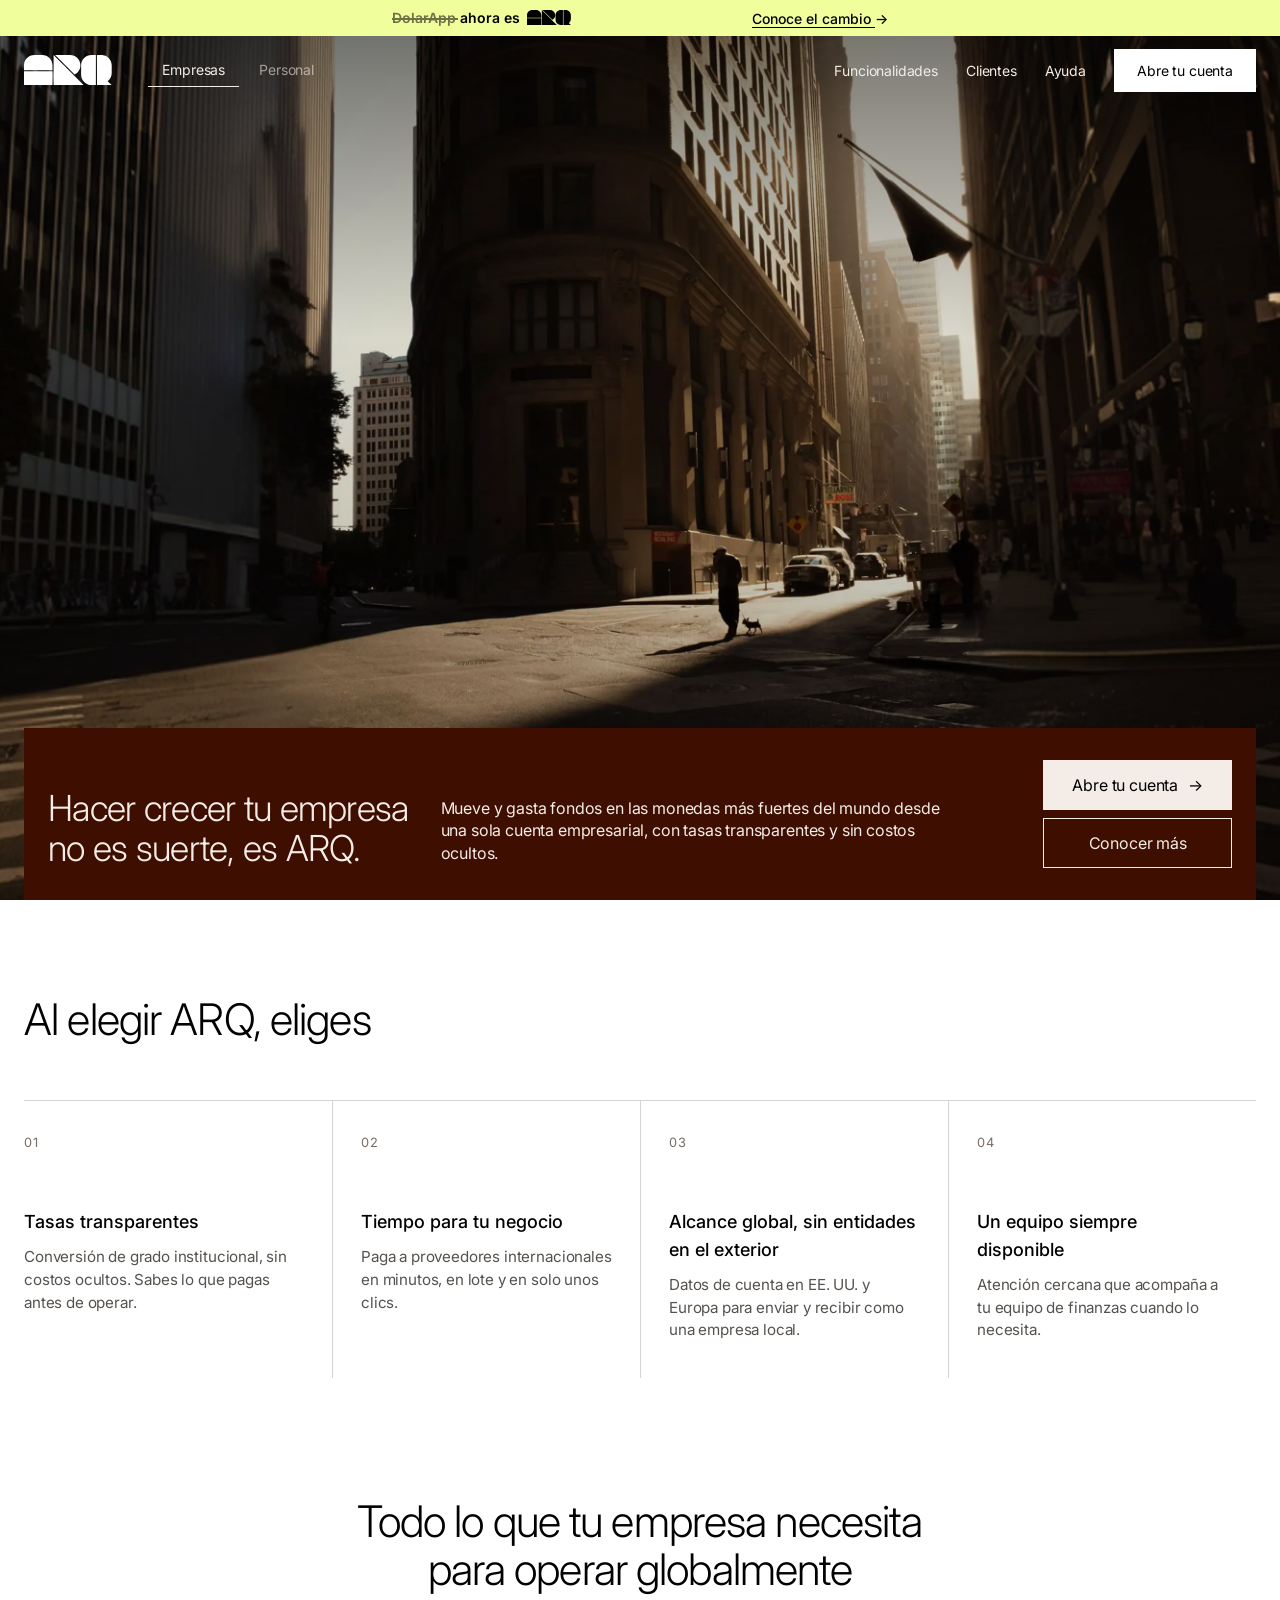
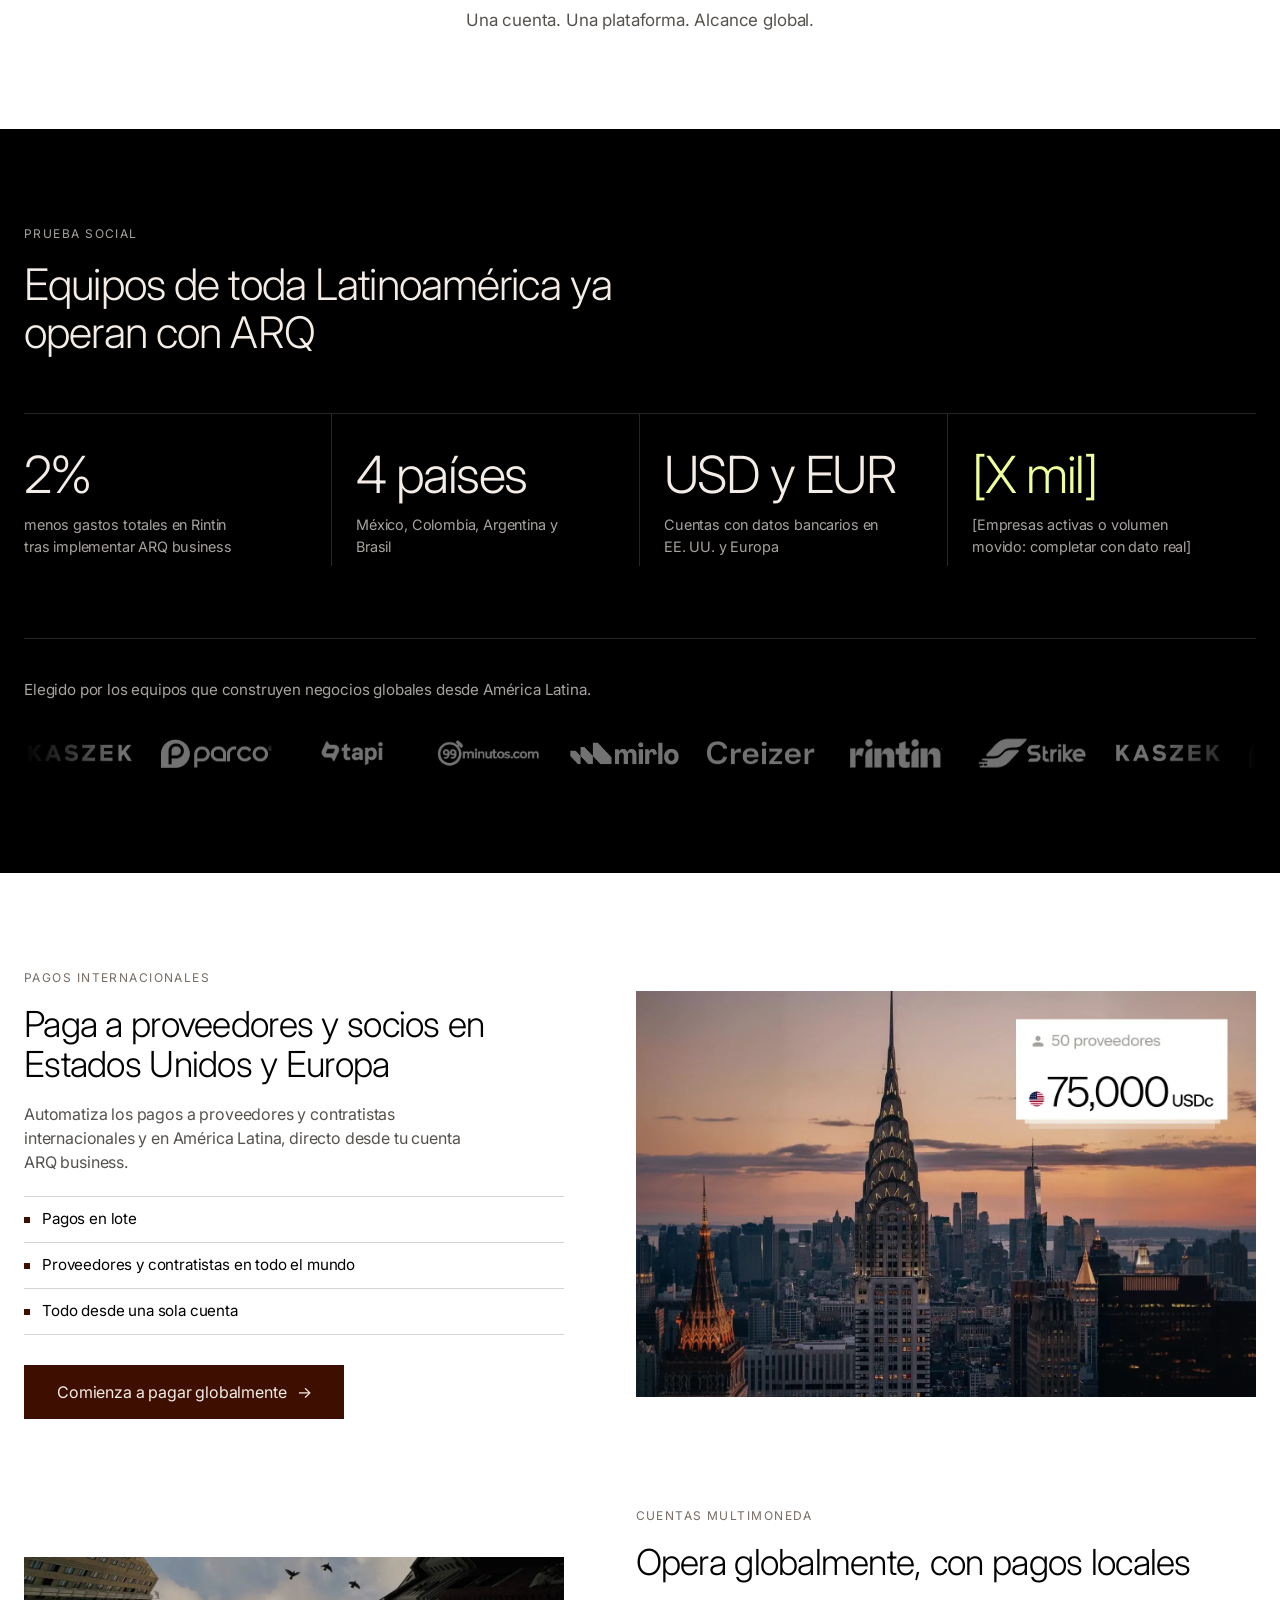
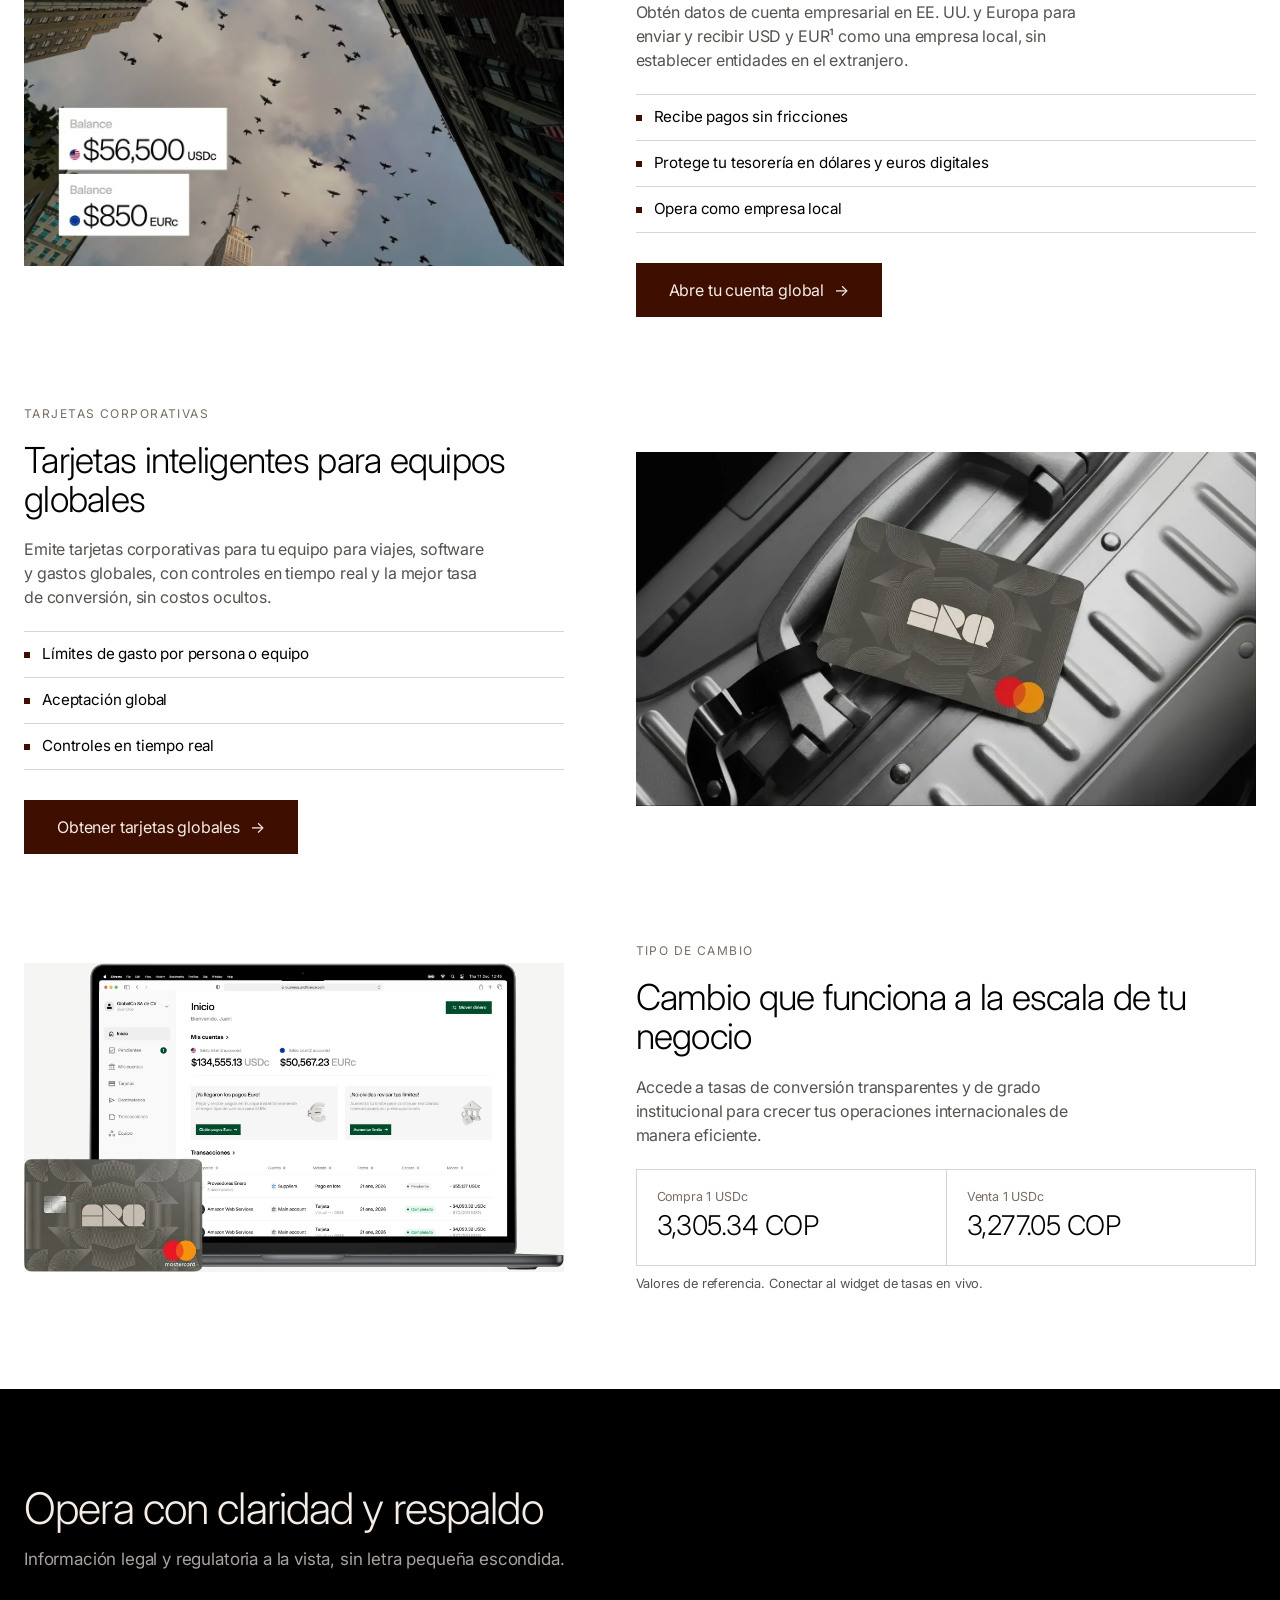
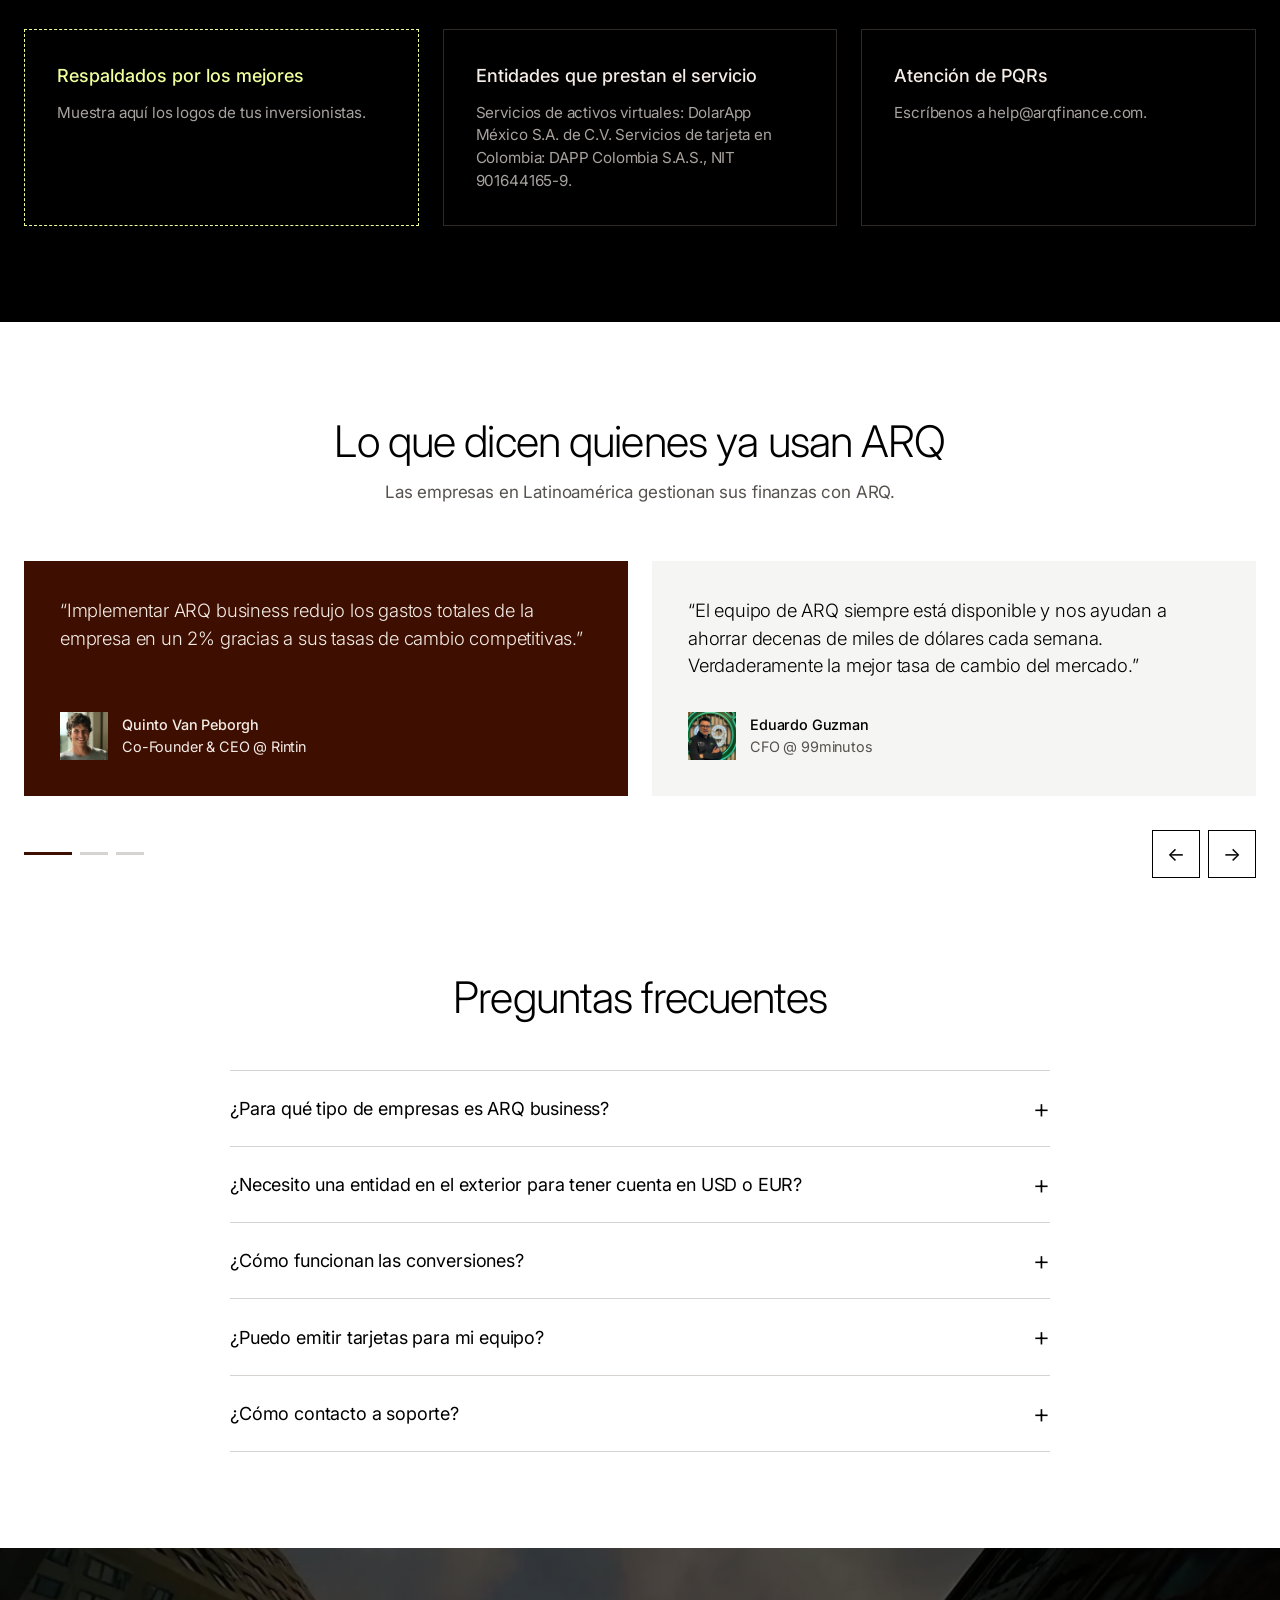
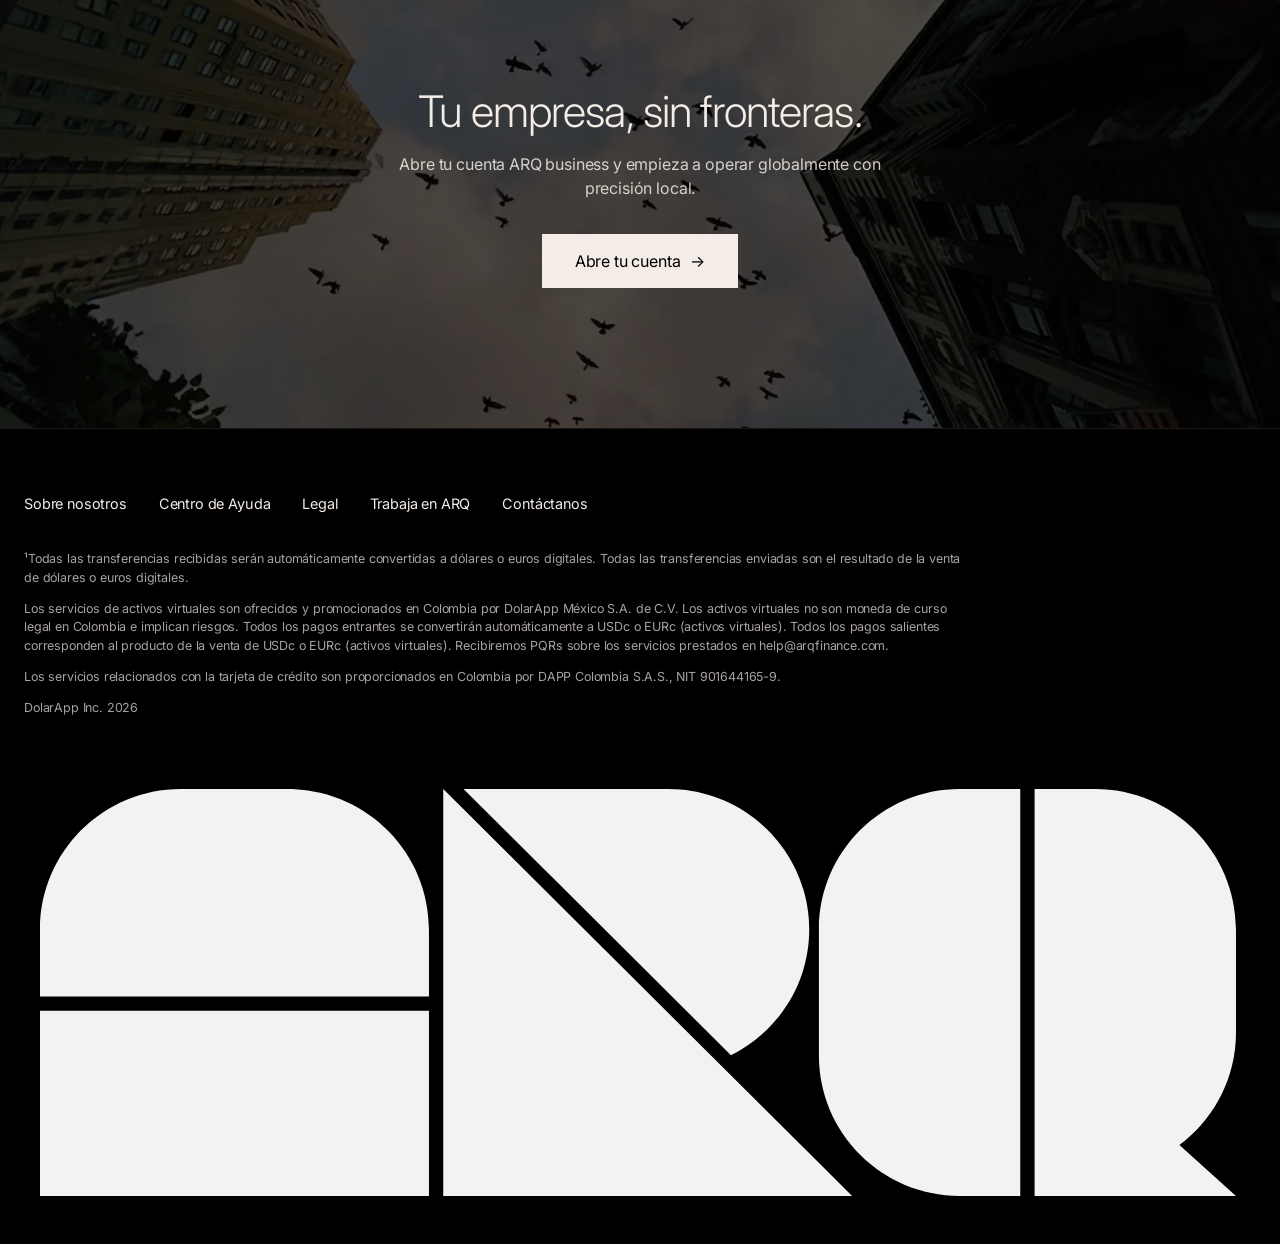
==== commit eddb82c9: "Aloja imágenes, logos y videos en el repo y agrega medición con GTM - Descarga los 40 archivos que s" ====
--- a/arq-variacion-B-completo.html
+++ b/arq-variacion-B-completo.html
@@ -3,6 +3,22 @@
 <head>
 <meta charset="utf-8">
 <meta name="viewport" content="width=device-width, initial-scale=1">
+
+<!-- ============ Medición: Google Tag Manager ============
+     1) Pega abajo el ID de tu contenedor (formato GTM-XXXXXXX). Mientras gtmId esté vacío NO se carga GTM,
+        pero los eventos igual se guardan en window.dataLayer (se pueden revisar en la consola).
+     2) variant identifica esta versión en los eventos: 'B'. La versión A debe enviar 'A' para poder comparar. -->
+<script>
+  window.ARQ_AB = { gtmId: '', variant: 'B' };
+  window.dataLayer = window.dataLayer || [];
+  (function (w, d, s, l, i) {
+    if (!/^GTM-[A-Z0-9]+$/.test(i)) return;
+    w[l] = w[l] || []; w[l].push({ 'gtm.start': new Date().getTime(), event: 'gtm.js' });
+    var f = d.getElementsByTagName(s)[0], j = d.createElement(s);
+    j.async = true; j.src = 'https://www.googletagmanager.com/gtm.js?id=' + i;
+    f.parentNode.insertBefore(j, f);
+  })(window, document, 'script', 'dataLayer', window.ARQ_AB.gtmId);
+</script>
 <title>ARQ business | Variación B (estructura Nu)</title>
 <link rel="preconnect" href="https://fonts.googleapis.com">
 <link rel="preconnect" href="https://fonts.gstatic.com" crossorigin>
@@ -68,7 +84,7 @@
 
 /* ===== 1. HERO: foto a sangre + panel burdeos inferior ===== */
 .hero{position:relative;min-height:calc(100vh - 36px);max-height:820px;display:flex;align-items:flex-end;color:var(--off-white);
-      background:#111 url("https://www.arqfinance.com/_astro/business-hero.C6nXMTt9.webp") center/cover no-repeat}
+      background:#111 url("assets/business-hero.C6nXMTt9.webp") center/cover no-repeat}
 .hero::before{content:"";position:absolute;inset:0;background:linear-gradient(180deg,rgba(0,0,0,.45) 0%,rgba(0,0,0,0) 35%,rgba(0,0,0,.25) 100%)}
 /* Barra del hero como en ARQ: compacta, dentro del ancho del contenedor; la foto sigue siendo la protagonista */
 .hero-panel{position:relative;width:100%}
@@ -177,7 +193,7 @@
 @keyframes fadeIn{from{opacity:0;transform:translateY(-6px)}to{opacity:1;transform:none}}
 
 /* CTA final */
-.cta{position:relative;color:var(--off-white);text-align:center;padding:140px 0;background:#111 url("https://www.arqfinance.com/_astro/cta-city.Ca_NF8gh_vsM7n.webp") center/cover no-repeat}
+.cta{position:relative;color:var(--off-white);text-align:center;padding:140px 0;background:#111 url("assets/cta-city.Ca_NF8gh_vsM7n.webp") center/cover no-repeat}
 .cta::before{content:"";position:absolute;inset:0;background:rgba(0,0,0,.55)}
 .cta .wrap{position:relative}
 .cta p{margin:16px auto 34px;color:var(--off-white);opacity:.85;max-width:520px}
@@ -255,7 +271,7 @@
 .calc-foot{display:flex;justify-content:space-between;gap:12px;flex-wrap:wrap;margin-top:18px;font-size:.8rem;color:var(--brown-700)}
 .calc .btn{width:100%;justify-content:center;margin-top:18px}
 body.personal .quote.hl{background:#053947}
-.cta-qr{text-align:left;background-image:url("https://www.arqfinance.com/_astro/qr-bg.CNiHP9vU.webp")}
+.cta-qr{text-align:left;background-image:url("assets/qr-bg.CNiHP9vU.webp")}
 .cta-qr .wrap{display:flex;align-items:center;justify-content:space-between;gap:48px}
 .cta-qr h2{font-size:clamp(2rem,4.2vw,3.4rem)}
 .cta-qr p{margin-left:0;margin-right:0}
@@ -367,7 +383,7 @@
 
 /* ---------- Hero con video a pantalla completa ---------- */
 .p-hero{position:relative;min-height:calc(100vh - 36px);max-height:880px;display:flex;align-items:flex-end;color:var(--off-white);overflow:hidden;
-        background:#0b0b0b url("https://www.arqfinance.com/_astro/hero.NEH5cOVc.webp") center/cover no-repeat}
+        background:#0b0b0b url("assets/hero.NEH5cOVc.webp") center/cover no-repeat}
 .p-hero video{position:absolute;inset:0;width:100%;height:100%;object-fit:cover;filter:brightness(.8)}
 .p-hero::after{content:"";position:absolute;inset:0;background:linear-gradient(180deg,rgba(0,0,0,.5) 0%,rgba(0,0,0,0) 30%,rgba(0,0,0,.65) 100%)}
 .p-hero .wrap{position:relative;z-index:1;width:100%;padding-bottom:64px;display:flex;justify-content:space-between;align-items:flex-end;gap:32px;flex-wrap:wrap}
@@ -482,7 +498,7 @@
 
 /* ---------- Descarga con QR ---------- */
 .p-qr{display:grid;grid-template-columns:1fr 1fr;min-height:420px}
-.p-qr .l{display:flex;align-items:center;justify-content:center;padding:56px 24px;background:#6b6159 url("https://www.arqfinance.com/_astro/qr-bg.CNiHP9vU.webp") center/cover no-repeat}
+.p-qr .l{display:flex;align-items:center;justify-content:center;padding:56px 24px;background:#6b6159 url("assets/qr-bg.CNiHP9vU.webp") center/cover no-repeat}
 .p-qr .qrbox{background:var(--white);padding:14px;width:200px;transition:transform .3s var(--ease)}
 .p-qr .qrbox:hover{transform:scale(1.05) rotate(-2deg)}
 .p-qr .qrbox img{width:100%;height:auto}
@@ -519,6 +535,9 @@
 </style>
 </head>
 <body>
+<!-- Si usas GTM, descomenta este bloque y reemplaza GTM-XXXXXXX por tu ID (respaldo para navegadores sin JavaScript):
+<noscript><iframe src="https://www.googletagmanager.com/ns.html?id=GTM-XXXXXXX" height="0" width="0" style="display:none;visibility:hidden"></iframe></noscript>
+-->
 
 <!--
   VARIACIÓN B — ARQ (EMPRESAS + PERSONAL EN UNA SOLA PÁGINA)
@@ -537,7 +556,7 @@
   <button type="button" class="banner-btn" id="brand-open" data-cta="brand-banner" aria-haspopup="dialog" aria-controls="brand-modal">
     <span class="ticker" aria-live="off">
       <span class="ticker-inner">
-        <span><span class="was">DolarApp</span> <span class="is">ahora es</span> <img class="banner-logo" src="https://www.arqfinance.com/_astro/logo.D534Oqrz_ZRshG1.svg" alt="ARQ"></span>
+        <span><span class="was">DolarApp</span> <span class="is">ahora es</span> <img class="banner-logo" src="assets/logo.D534Oqrz_ZRshG1.svg" alt="ARQ"></span>
         <span>Tan global como siempre, más ambiciosa que nunca</span>
         <span aria-hidden="true"><span class="was static">DolarApp</span></span>
       </span>
@@ -549,7 +568,7 @@
 <header class="nav" id="nav">
   <div class="wrap">
     <div class="nav-left">
-      <a class="logo" href="#" data-top aria-label="ARQ (volver al inicio)"><img src="https://www.arqfinance.com/_astro/logo.D534Oqrz_ZRshG1.svg" alt="ARQ"></a>
+      <a class="logo" href="#" data-top aria-label="ARQ (volver al inicio)"><img src="assets/logo.D534Oqrz_ZRshG1.svg" alt="ARQ"></a>
       <div class="switch" role="navigation" aria-label="Tipo de cuenta">
         <a href="#empresas" data-view="empresas" class="active" aria-current="page">Empresas</a>
         <a href="#personal" data-view="personal">Personal</a>
@@ -623,14 +642,14 @@
       <p class="cap">Elegido por los equipos que construyen negocios globales desde América Latina.</p>
       <div class="marquee" aria-label="Empresas que usan ARQ">
         <div class="marquee-track">
-          <img src="https://www.arqfinance.com/_astro/partner-1.D_mMeR3E.webp" alt="">
-          <img src="https://www.arqfinance.com/_astro/partner-11.BXKxPLMq.webp" alt="">
-          <img src="https://www.arqfinance.com/_astro/partner-3.COo-REMi.webp" alt="">
-          <img src="https://www.arqfinance.com/_astro/partner-4.nr9aVYWp.webp" alt="">
-          <img src="https://www.arqfinance.com/_astro/partner-6.D3TfgtO8.webp" alt="">
-          <img src="https://www.arqfinance.com/_astro/partner-7.Bqnf9oLd.webp" alt="">
-          <img src="https://www.arqfinance.com/_astro/partner-8.Dorq1Qq0.webp" alt="">
-          <img src="https://www.arqfinance.com/_astro/partner-9.DxtAh7CF.webp" alt="">
+          <img src="assets/partner-1.D_mMeR3E.webp" alt="">
+          <img src="assets/partner-11.BXKxPLMq.webp" alt="">
+          <img src="assets/partner-3.COo-REMi.webp" alt="">
+          <img src="assets/partner-4.nr9aVYWp.webp" alt="">
+          <img src="assets/partner-6.D3TfgtO8.webp" alt="">
+          <img src="assets/partner-7.Bqnf9oLd.webp" alt="">
+          <img src="assets/partner-8.Dorq1Qq0.webp" alt="">
+          <img src="assets/partner-9.DxtAh7CF.webp" alt="">
         </div>
       </div>
     </div>
@@ -649,7 +668,7 @@
         <ul><li>Pagos en lote</li><li>Proveedores y contratistas en todo el mundo</li><li>Todo desde una sola cuenta</li></ul>
         <a class="btn btn-burgundy" href="#e-registro" data-cta="prod-pagos">Comienza a pagar globalmente <span class="arr">→</span></a>
       </div>
-      <div class="media reveal" style="--d:.1s"><img src="https://www.arqfinance.com/_astro/business-benefit-1-es.Cd3D0XZC_2eNwPp.webp" alt="Pagos internacionales en ARQ business" loading="lazy"></div>
+      <div class="media reveal" style="--d:.1s"><img src="assets/business-benefit-1-es.Cd3D0XZC_2eNwPp.webp" alt="Pagos internacionales en ARQ business" loading="lazy"></div>
     </div>
 
     <div class="product rev">
@@ -660,7 +679,7 @@
         <ul><li>Recibe pagos sin fricciones</li><li>Protege tu tesorería en dólares y euros digitales</li><li>Opera como empresa local</li></ul>
         <a class="btn btn-burgundy" href="#e-registro" data-cta="prod-cuentas">Abre tu cuenta global <span class="arr">→</span></a>
       </div>
-      <div class="media reveal" style="--d:.1s"><img src="https://www.arqfinance.com/_astro/business-benefit-2-es.DtLXEOiA_ZNxjGQ.webp" alt="Cuentas multimoneda USD y EUR" loading="lazy"></div>
+      <div class="media reveal" style="--d:.1s"><img src="assets/business-benefit-2-es.DtLXEOiA_ZNxjGQ.webp" alt="Cuentas multimoneda USD y EUR" loading="lazy"></div>
     </div>
 
     <div class="product">
@@ -671,7 +690,7 @@
         <ul><li>Límites de gasto por persona o equipo</li><li>Aceptación global</li><li>Controles en tiempo real</li></ul>
         <a class="btn btn-burgundy" href="#e-registro" data-cta="prod-tarjetas">Obtener tarjetas globales <span class="arr">→</span></a>
       </div>
-      <div class="media reveal" style="--d:.1s"><img src="https://www.arqfinance.com/_astro/business-benefit-3-en.Bo8iLZwk_8RFcz.webp" alt="Tarjetas corporativas ARQ" loading="lazy"></div>
+      <div class="media reveal" style="--d:.1s"><img src="assets/business-benefit-3-en.Bo8iLZwk_8RFcz.webp" alt="Tarjetas corporativas ARQ" loading="lazy"></div>
     </div>
 
     <div class="product rev">
@@ -685,7 +704,7 @@
         </div>
         <p class="fine">Valores de referencia. Conectar al widget de tasas en vivo.</p>
       </div>
-      <div class="media reveal" style="--d:.1s"><img src="https://www.arqfinance.com/_astro/business-app-es.hrPkyyJW_Z2uiToX.webp" alt="Plataforma ARQ business" loading="lazy"></div>
+      <div class="media reveal" style="--d:.1s"><img src="assets/business-app-es.hrPkyyJW_Z2uiToX.webp" alt="Plataforma ARQ business" loading="lazy"></div>
     </div>
   </div>
 </section>
@@ -710,19 +729,19 @@
     <div class="quotes">
       <figure class="quote hl reveal">
         <p>“Implementar ARQ business redujo los gastos totales de la empresa en un 2% gracias a sus tasas de cambio competitivas.”</p>
-        <cite><img src="https://www.arqfinance.com/_astro/slide-5.DPJ-iJAH_Z2r4fEP.webp" alt=""><span><b>Quinto Van Peborgh</b>Co-Founder & CEO @ Rintin</span></cite>
+        <cite><img src="assets/slide-5.DPJ-iJAH_Z2r4fEP.webp" alt=""><span><b>Quinto Van Peborgh</b>Co-Founder & CEO @ Rintin</span></cite>
       </figure>
       <figure class="quote reveal" style="--d:.08s">
         <p>“El equipo de ARQ siempre está disponible y nos ayudan a ahorrar decenas de miles de dólares cada semana. Verdaderamente la mejor tasa de cambio del mercado.”</p>
-        <cite><img src="https://www.arqfinance.com/_astro/slide-2.Dfyh3610_Z2ljd4l.webp" alt=""><span><b>Eduardo Guzman</b>CFO @ 99minutos</span></cite>
+        <cite><img src="assets/slide-2.Dfyh3610_Z2ljd4l.webp" alt=""><span><b>Eduardo Guzman</b>CFO @ 99minutos</span></cite>
       </figure>
       <figure class="quote reveal">
         <p>“Nuestro equipo puede pagar a proveedores internacionales en cuestión de minutos usando la plataforma de ARQ. Ahorra dinero y, lo más importante, tiempo.”</p>
-        <cite><img src="https://www.arqfinance.com/_astro/slide-3.DffflrBR_2bcWS3.webp" alt=""><span><b>Tomas Mindlin</b>Co-Founder & CEO @ Tapi</span></cite>
+        <cite><img src="assets/slide-3.DffflrBR_2bcWS3.webp" alt=""><span><b>Tomas Mindlin</b>Co-Founder & CEO @ Tapi</span></cite>
       </figure>
       <figure class="quote reveal" style="--d:.08s">
         <p>“ARQ ha ayudado a que pagar a proveedores internacionales sea un proceso fluido para Kaszek.”</p>
-        <cite><img src="https://www.arqfinance.com/_astro/slide-1.BblsdH49_Z1HPmCz.webp" alt=""><span><b>Hernan Kazah</b>Co-Founder & Managing Partner @ Kaszek</span></cite>
+        <cite><img src="assets/slide-1.BblsdH49_Z1HPmCz.webp" alt=""><span><b>Hernan Kazah</b>Co-Founder & Managing Partner @ Kaszek</span></cite>
       </figure>
     </div>
     <div class="qctrl">
@@ -763,9 +782,9 @@
 <main id="view-personal" class="view" hidden>
 <!-- 1. HERO CON VIDEO -->
 <section class="p-hero">
-  <video id="hero-video" autoplay muted loop playsinline preload="metadata" poster="https://www.arqfinance.com/_astro/hero.NEH5cOVc.webp"
-         data-desktop-src="https://cdn.arqfinance.com/9a062e05-7674-4037-b7e7-937e2901f3b5/hero-video-bg-desktop-boneta.mp4"
-         data-mobile-src="https://cdn.arqfinance.com/9a062e05-7674-4037-b7e7-937e2901f3b5/hero-video-bg-mobile-boneta.mp4"></video>
+  <video id="hero-video" autoplay muted loop playsinline preload="metadata" poster="assets/hero.NEH5cOVc.webp"
+         data-desktop-src="assets/video/hero-video-bg-desktop-boneta.mp4"
+         data-mobile-src="assets/video/hero-video-bg-mobile-boneta.mp4"></video>
   <div class="wrap">
     <div>
       <h1>Hacer crecer tu patrimonio<br>no es suerte, es ARQ.</h1>
@@ -785,7 +804,7 @@
 <!-- 2. CAMBIO: celular + tarjeta sobre verde -->
 <section class="p-green">
   <div class="wrap">
-    <div class="img reveal"><img src="https://www.arqfinance.com/_astro/arq-app-es-co.DZjt2pmW_Z1uCnOr.webp" alt="App y tarjeta ARQ"></div>
+    <div class="img reveal"><img src="assets/arq-app-es-co.DZjt2pmW_Z1uCnOr.webp" alt="App y tarjeta ARQ"></div>
     <div>
       <h2 class="reveal">Tu banco odiaría<br>que vieras nuestro cambio.</h2>
       <p class="sub reveal">Cambia a dólares digitales y euros digitales en segundos, a la tasa real del mercado. Sin comisiones ocultas.</p>
@@ -817,13 +836,13 @@
     <h2 class="reveal">Esto es lo que dicen de nosotros</h2>
     <div class="marquee" aria-label="Medios que hablan de ARQ">
       <div class="marquee-track">
-        <img src="https://www.arqfinance.com/_astro/bloomberg.BDicKIKr.svg" alt="Bloomberg">
-        <img src="https://www.arqfinance.com/_astro/forbes.Dz3vZZSB.svg" alt="Forbes">
-        <img src="https://www.arqfinance.com/_astro/el-tiempo.CmvBShZ-.svg" alt="El Tiempo">
-        <img src="https://www.arqfinance.com/_astro/valora-atlantic.BvX9Cz4F.svg" alt="Valora Analitik">
-        <img src="https://www.arqfinance.com/_astro/la-republica.Vt3ulvCZ.svg" alt="La República">
-        <img src="https://www.arqfinance.com/_astro/infobae.BCz3heBQ.svg" alt="Infobae">
-        <img src="https://www.arqfinance.com/_astro/bloomberg-en-linea.BaGs9W0c.svg" alt="Bloomberg Línea">
+        <img src="assets/bloomberg.BDicKIKr.svg" alt="Bloomberg">
+        <img src="assets/forbes.Dz3vZZSB.svg" alt="Forbes">
+        <img src="assets/el-tiempo.CmvBShZ-.svg" alt="El Tiempo">
+        <img src="assets/valora-atlantic.BvX9Cz4F.svg" alt="Valora Analitik">
+        <img src="assets/la-republica.Vt3ulvCZ.svg" alt="La República">
+        <img src="assets/infobae.BCz3heBQ.svg" alt="Infobae">
+        <img src="assets/bloomberg-en-linea.BaGs9W0c.svg" alt="Bloomberg Línea">
       </div>
     </div>
   </div>
@@ -845,7 +864,7 @@
         </div>
         <div><a class="btn btn-black" href="#p-registro" data-cta="prod-tarjeta">Pide tu tarjeta ARQ <span class="arr">→</span></a></div>
       </div>
-      <div class="im"><img src="https://www.arqfinance.com/_astro/benefit-1-en-all.DXNm6J_1_1EP5q.webp" alt="Tarjeta ARQ" loading="lazy"></div>
+      <div class="im"><img src="assets/benefit-1-en-all.DXNm6J_1_1EP5q.webp" alt="Tarjeta ARQ" loading="lazy"></div>
     </article>
 
     <article class="p-benefit rev reveal">
@@ -856,7 +875,7 @@
         </div>
         <div><a class="btn btn-black" href="#p-registro" data-cta="prod-cuenta">Abre tu cuenta global <span class="arr">→</span></a></div>
       </div>
-      <div class="im"><img src="https://www.arqfinance.com/_astro/benefit-2-es-co.DaxhS8_G_Z1728Cl.webp" alt="Cuenta global ARQ" loading="lazy"></div>
+      <div class="im"><img src="assets/benefit-2-es-co.DaxhS8_G_Z1728Cl.webp" alt="Cuenta global ARQ" loading="lazy"></div>
     </article>
 
     <article class="p-benefit reveal">
@@ -867,7 +886,7 @@
         </div>
         <div><a class="btn btn-black" href="#p-registro" data-cta="prod-inversion">Empieza hoy <span class="arr">→</span></a></div>
       </div>
-      <div class="im"><img src="https://www.arqfinance.com/_astro/benefit-3-es-co.fEWbibNk_aejRg.webp" alt="Inversiones en ARQ" loading="lazy"></div>
+      <div class="im"><img src="assets/benefit-3-es-co.fEWbibNk_aejRg.webp" alt="Inversiones en ARQ" loading="lazy"></div>
     </article>
   </div>
 </section>
@@ -875,17 +894,17 @@
 <!-- 6. CONVERSOR: celular sobre burdeos + calculadora -->
 <section class="p-ex" id="p-cambio">
   <div class="wrap">
-  <div class="l"><img src="https://www.arqfinance.com/_astro/exchange-app-es-co.D25RmYHM_ZnpPjo.webp" alt="Alertas de precio en la app de ARQ" loading="lazy"></div>
+  <div class="l"><img src="assets/exchange-app-es-co.D25RmYHM_ZnpPjo.webp" alt="Alertas de precio en la app de ARQ" loading="lazy"></div>
   <div class="r">
     <h2 class="reveal">No nos creas.<br>Compruébalo por ti mismo.</h2>
     <div class="p-calc reveal" id="calc">
       <div class="row">
-        <span class="cur"><img id="calc-flag-from" src="https://www.arqfinance.com/_astro/co.DbTl_jdJ.svg" alt=""><span id="calc-from">COP</span></span>
+        <span class="cur"><img id="calc-flag-from" src="assets/co.DbTl_jdJ.svg" alt=""><span id="calc-from">COP</span></span>
         <input class="val" id="calc-amt" inputmode="decimal" value="1000000" aria-label="Monto a cambiar">
       </div>
       <div class="mid"><button type="button" class="swapbtn" id="calc-swap" aria-label="Invertir monedas">⇅</button></div>
       <div class="row">
-        <span class="cur"><img id="calc-flag-to" src="https://www.arqfinance.com/_astro/us.BxQaODEj.svg" alt=""><span id="calc-to">USDc</span></span>
+        <span class="cur"><img id="calc-flag-to" src="assets/us.BxQaODEj.svg" alt=""><span id="calc-to">USDc</span></span>
         <div class="val out" id="calc-out">0</div>
       </div>
       <div class="rate"><span id="calc-rate">1 USDc = 3.305,34 COP</span> · Tasa de referencia</div>
@@ -961,13 +980,13 @@
 
 <!-- 10. DESCARGA CON QR -->
 <section class="p-qr" id="p-registro">
-  <div class="l"><div class="qrbox"><img src="https://www.arqfinance.com/_astro/qr-code.CypiRRay.webp" alt="Código QR para descargar la app de ARQ"></div></div>
+  <div class="l"><div class="qrbox"><img src="assets/qr-code.CypiRRay.webp" alt="Código QR para descargar la app de ARQ"></div></div>
   <div class="r">
     <h2 class="reveal">Descarga ARQ.<br>Únete hoy.</h2>
     <p class="reveal">Únete a los 2 millones de personas que ya gestionan su patrimonio con ARQ.</p>
     <div class="badges reveal">
-      <a href="#" data-cta="badge-appstore"><img src="https://www.arqfinance.com/_astro/app-store-badge-es.mpKR2dAW.svg" alt="Descargar en App Store"></a>
-      <a href="#" data-cta="badge-googleplay"><img src="https://www.arqfinance.com/_astro/google-play-badge-es.CU2piSXn.svg" alt="Disponible en Google Play"></a>
+      <a href="#" data-cta="badge-appstore"><img src="assets/app-store-badge-es.mpKR2dAW.svg" alt="Descargar en App Store"></a>
+      <a href="#" data-cta="badge-googleplay"><img src="assets/google-play-badge-es.CU2piSXn.svg" alt="Disponible en Google Play"></a>
     </div>
   </div>
 </section>
@@ -981,7 +1000,7 @@
     <p>Los servicios de activos virtuales son ofrecidos y promocionados en Colombia por DolarApp México S.A. de C.V. Los activos virtuales no son moneda de curso legal en Colombia e implican riesgos. Todos los pagos entrantes se convertirán automáticamente a USDc o EURc (activos virtuales). Todos los pagos salientes corresponden al producto de la venta de USDc o EURc (activos virtuales). Recibiremos PQRs sobre los servicios prestados en help@arqfinance.com.</p>
     <p>Los servicios relacionados con la tarjeta de crédito son proporcionados en Colombia por DAPP Colombia S.A.S., NIT 901644165-9.</p>
     <p>DolarApp Inc. 2026</p>
-    <img class="brand" src="https://www.arqfinance.com/_astro/logo.D534Oqrz_ZRshG1.svg" alt="ARQ">
+    <img class="brand" src="assets/logo.D534Oqrz_ZRshG1.svg" alt="ARQ">
   </div>
 </footer>
 
@@ -992,7 +1011,7 @@
     <div class="bm-hero" aria-hidden="true">
       <span class="bm-from">DolarApp</span>
       <span class="bm-arrow">→</span>
-      <span class="bm-to"><img src="https://www.arqfinance.com/_astro/logo.D534Oqrz_ZRshG1.svg" alt=""></span>
+      <span class="bm-to"><img src="assets/logo.D534Oqrz_ZRshG1.svg" alt=""></span>
     </div>
     <div class="bm-body">
       <h2 id="bm-title">DolarApp ahora es ARQ</h2>
@@ -1013,6 +1032,15 @@
 <script>
 const $=(s,r=document)=>r.querySelector(s), $$=(s,r=document)=>[...r.querySelectorAll(s)];
 const reduceMotion=matchMedia('(prefers-reduced-motion:reduce)').matches;
+
+// ---------- Medición: todo evento va a window.dataLayer (lo lee Google Tag Manager) ----------
+// El ID de GTM y la variante se configuran en index.html (window.ARQ_AB).
+const AB=window.ARQ_AB||{variant:'B'};
+const viewName=()=>{const p=document.getElementById('view-personal');return p&&!p.hidden?'personal':'empresas'};
+const track=(event,params={})=>{
+  window.dataLayer=window.dataLayer||[];
+  window.dataLayer.push(Object.assign({event,variant:AB.variant,view:viewName()},params));
+};
 
 // ---------- Header fijo con fondo al hacer scroll ----------
 const nav=$('#nav');
@@ -1066,7 +1094,7 @@
   const RATE={buy:3305.34,sell:3277.05}; // COP por 1 USDc (valores de referencia de la web de ARQ)
   const amt=$('#calc-amt'),out=$('#calc-out'),fromL=$('#calc-from'),toL=$('#calc-to'),rateL=$('#calc-rate'),swap=$('#calc-swap');
   const flagFrom=$('#calc-flag-from'),flagTo=$('#calc-flag-to');
-  const FLAG_CO='https://www.arqfinance.com/_astro/co.DbTl_jdJ.svg',FLAG_US='https://www.arqfinance.com/_astro/us.BxQaODEj.svg';
+  const FLAG_CO='assets/co.DbTl_jdJ.svg',FLAG_US='assets/us.BxQaODEj.svg';
   let copToUsd=true;
   const fmt=(n,d)=>n.toLocaleString('es-CO',{minimumFractionDigits:d,maximumFractionDigits:d});
   const render=()=>{
@@ -1081,10 +1109,35 @@
   render();
 }
 
-// ---------- Medición de CTAs (conectar a tu analítica) ----------
+// ---------- Eventos de medición ----------
+// cta_click: cada botón del cuerpo que lleva data-cta (hero, productos, conversor, modal, etc.)
 $$('[data-cta]').forEach(a=>a.addEventListener('click',()=>{
-  window.dataLayer=window.dataLayer||[];window.dataLayer.push({event:'cta_click',cta:a.dataset.cta,variant:'B'});
+  track('cta_click',{cta:a.dataset.cta,cta_text:a.textContent.trim().replace(/\s+/g,' ').slice(0,60)});
 }));
+
+// scroll_depth: una vez por vista al llegar al 50 % y al 75 % de la página
+const scrollSeen=new Set();
+let scrollTick=false;
+addEventListener('scroll',()=>{
+  if(scrollTick)return;scrollTick=true;
+  requestAnimationFrame(()=>{
+    scrollTick=false;
+    const pct=(scrollY+innerHeight)/document.documentElement.scrollHeight*100;
+    [50,75].forEach(n=>{
+      const key=viewName()+'-'+n;
+      if(pct>=n&&!scrollSeen.has(key)){scrollSeen.add(key);track('scroll_depth',{percent:n})}
+    });
+  });
+},{passive:true});
+
+// calculator_use: la primera vez que alguien usa el conversor (vista personal)
+let calcTracked=false;
+const trackCalc=action=>{if(!calcTracked){calcTracked=true;track('calculator_use',{action})}};
+const calcEl=document.getElementById('calc');
+if(calcEl){
+  calcEl.addEventListener('input',()=>trackCalc('input'));
+  calcEl.addEventListener('click',e=>{if(e.target.closest('#calc-swap'))trackCalc('swap')});
+}
 
 // ---------- Modal "De DolarApp a ARQ" (se abre solo al hacer clic en el banner) ----------
 const bm=$('#brand-modal'),bmOpen=$('#brand-open');
@@ -1139,6 +1192,7 @@
     heroVideo(name==='personal');
     if(fromUser)scrollTo(0,0);
     try{history.replaceState(null,'',name==='personal'?'#personal':'#empresas')}catch(_){}
+    track('view_change',{view:name,from_user:!!fromUser});
     dispatchEvent(new Event('resize')); // reajusta los carruseles de la vista que acaba de mostrarse
   };
   $$('#nav [data-view]').forEach(a=>a.addEventListener('click',e=>{e.preventDefault();show(a.dataset.view,true)}));
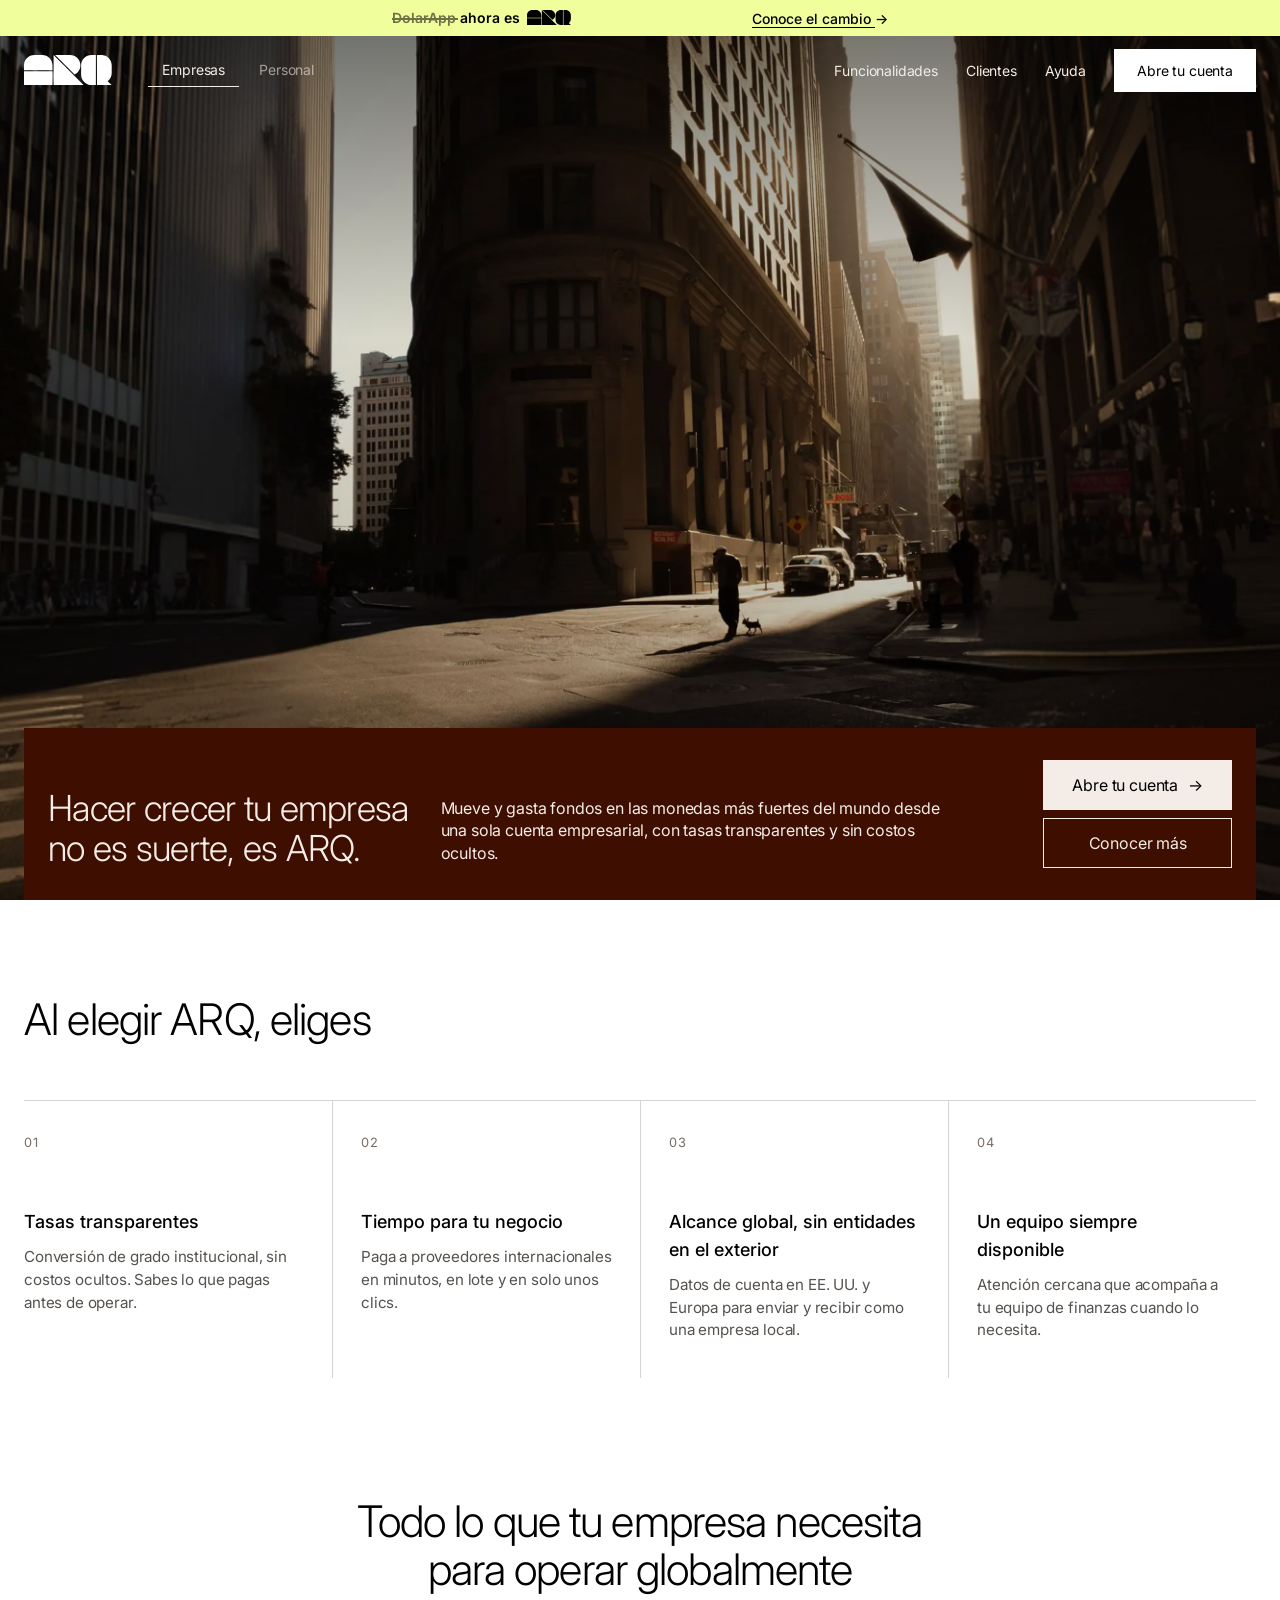
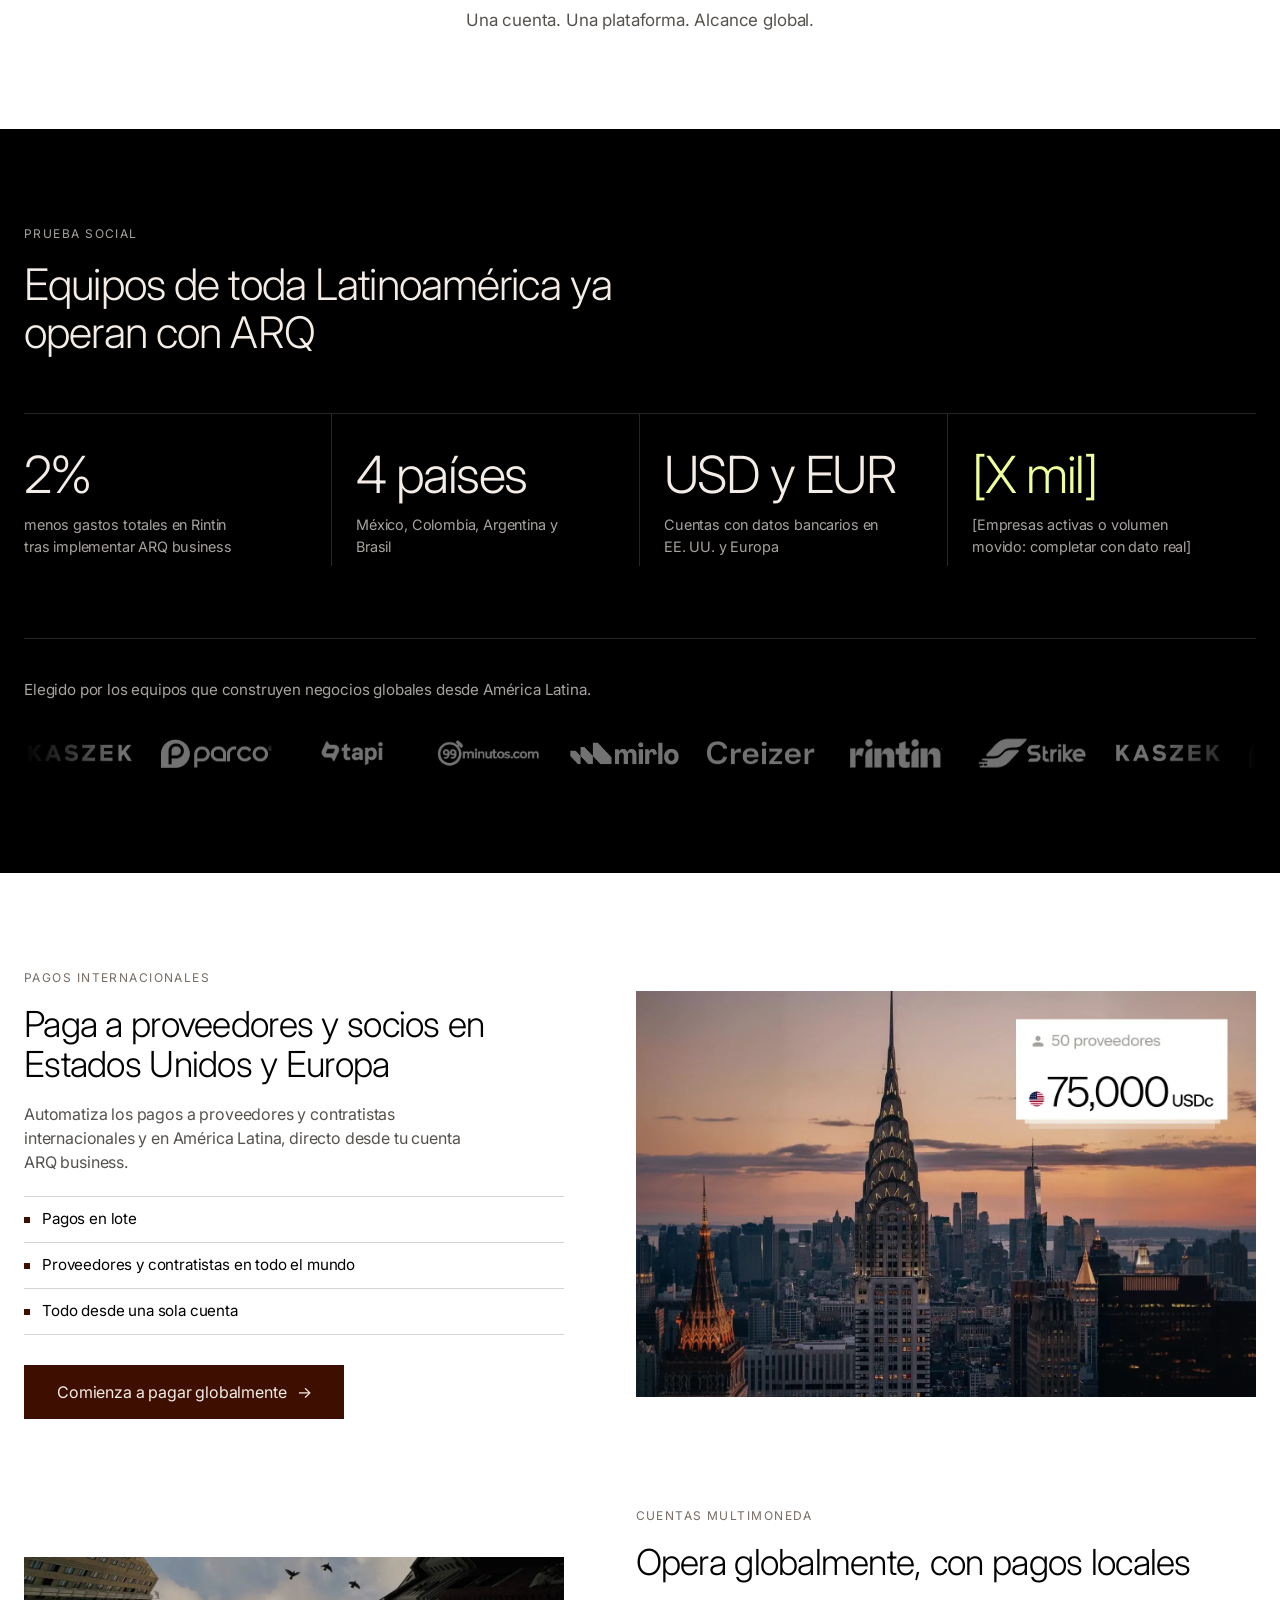
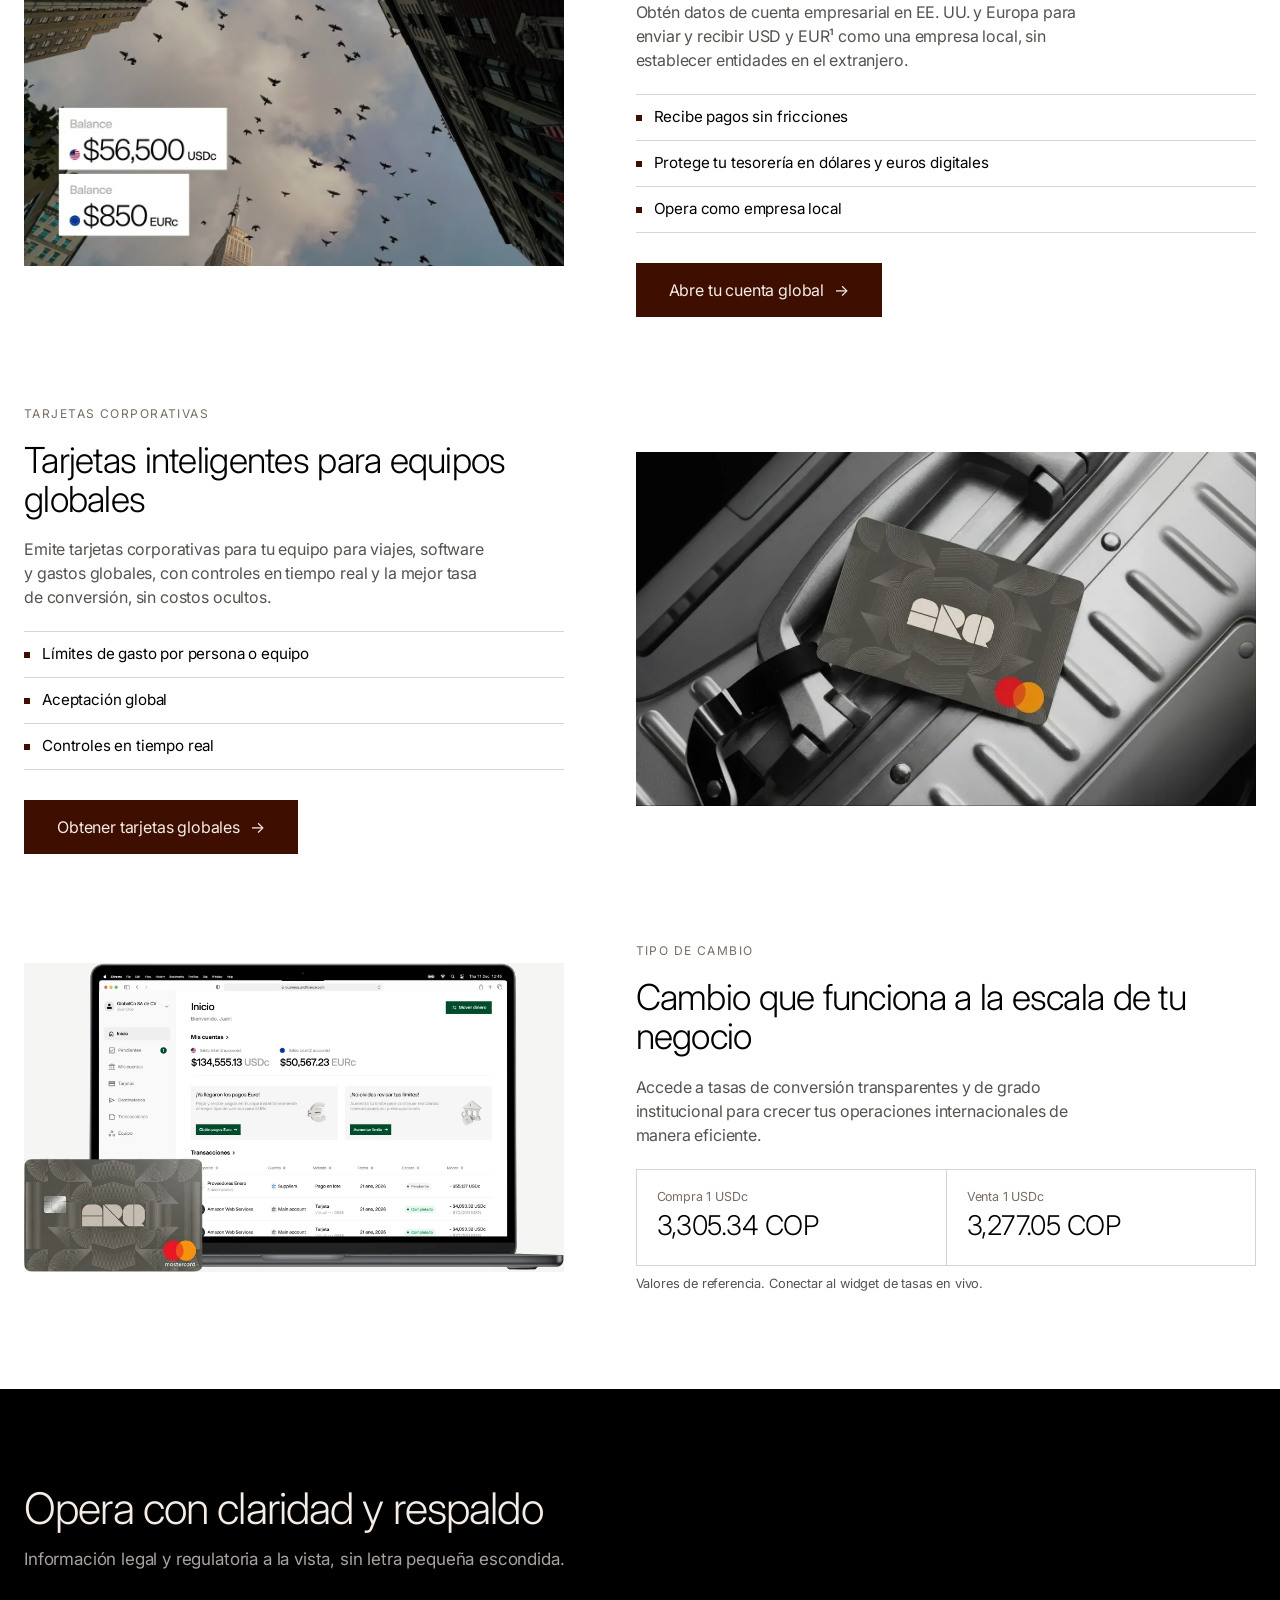
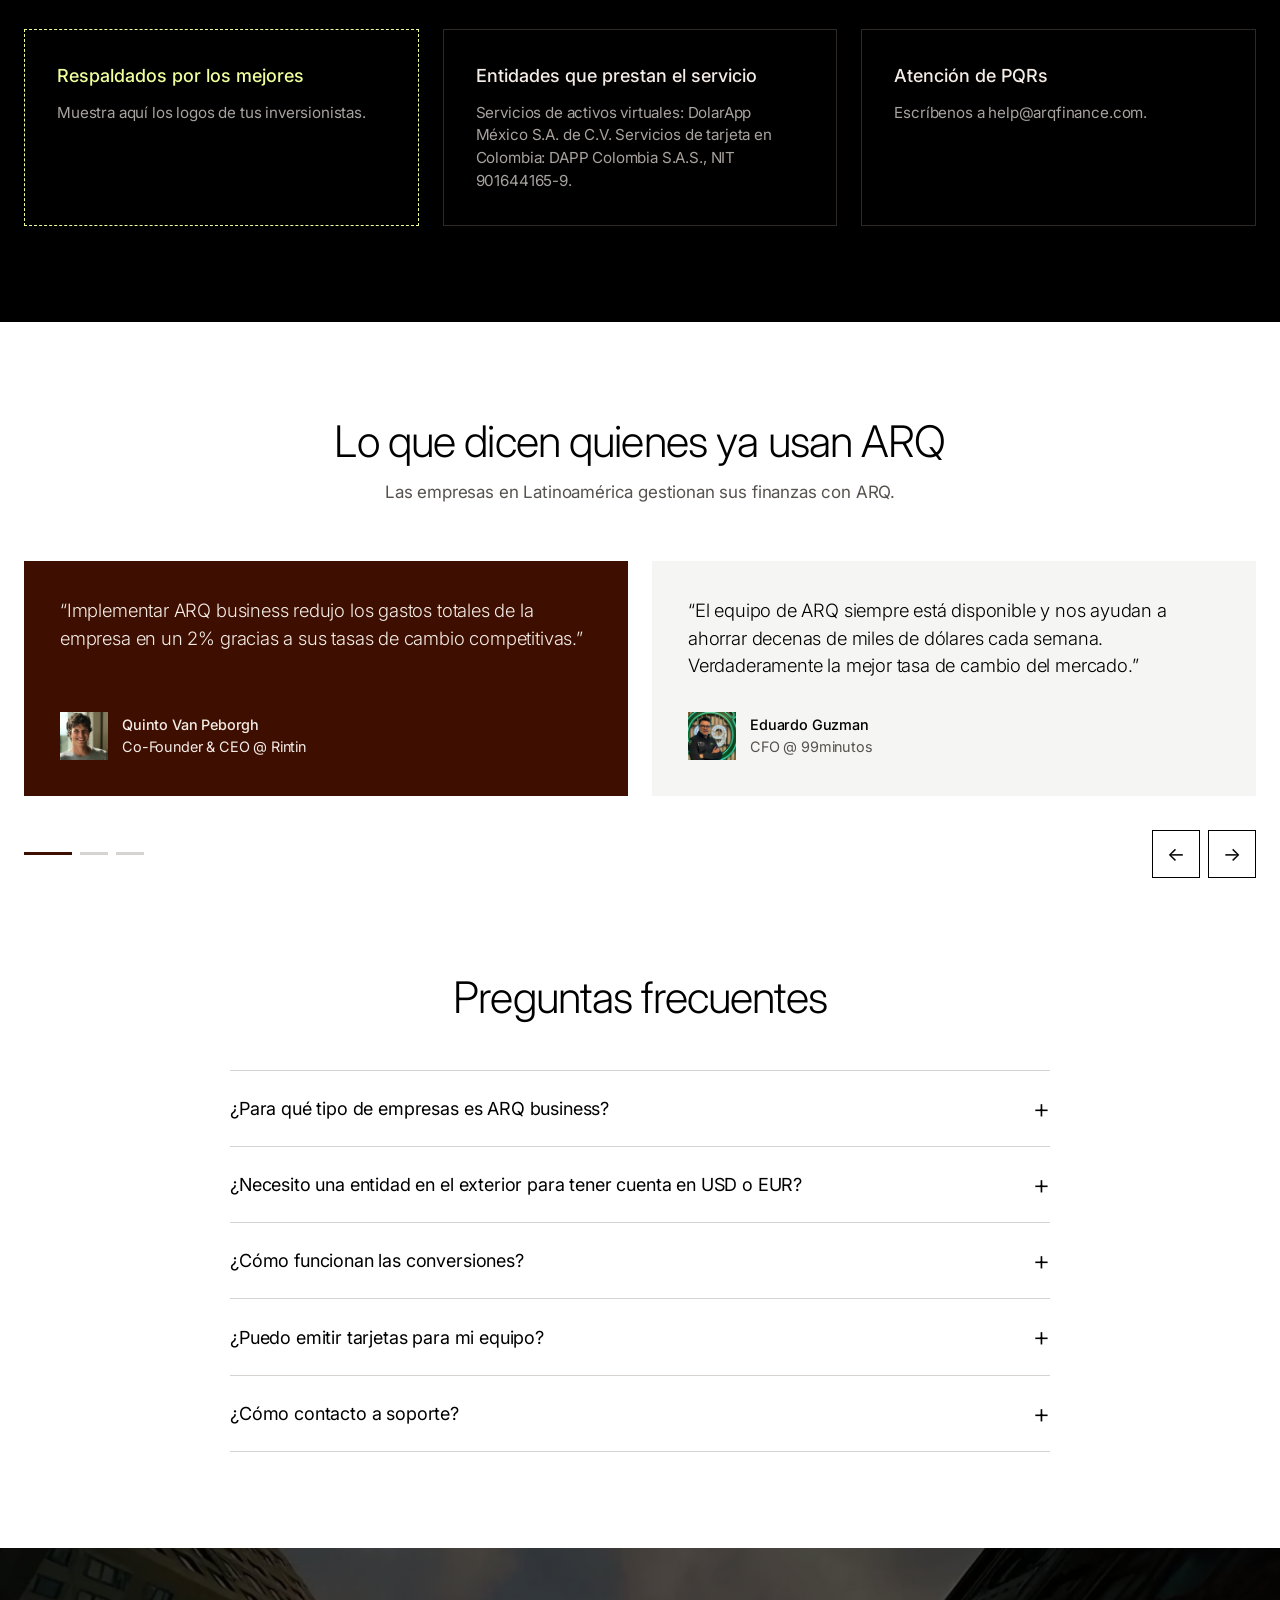
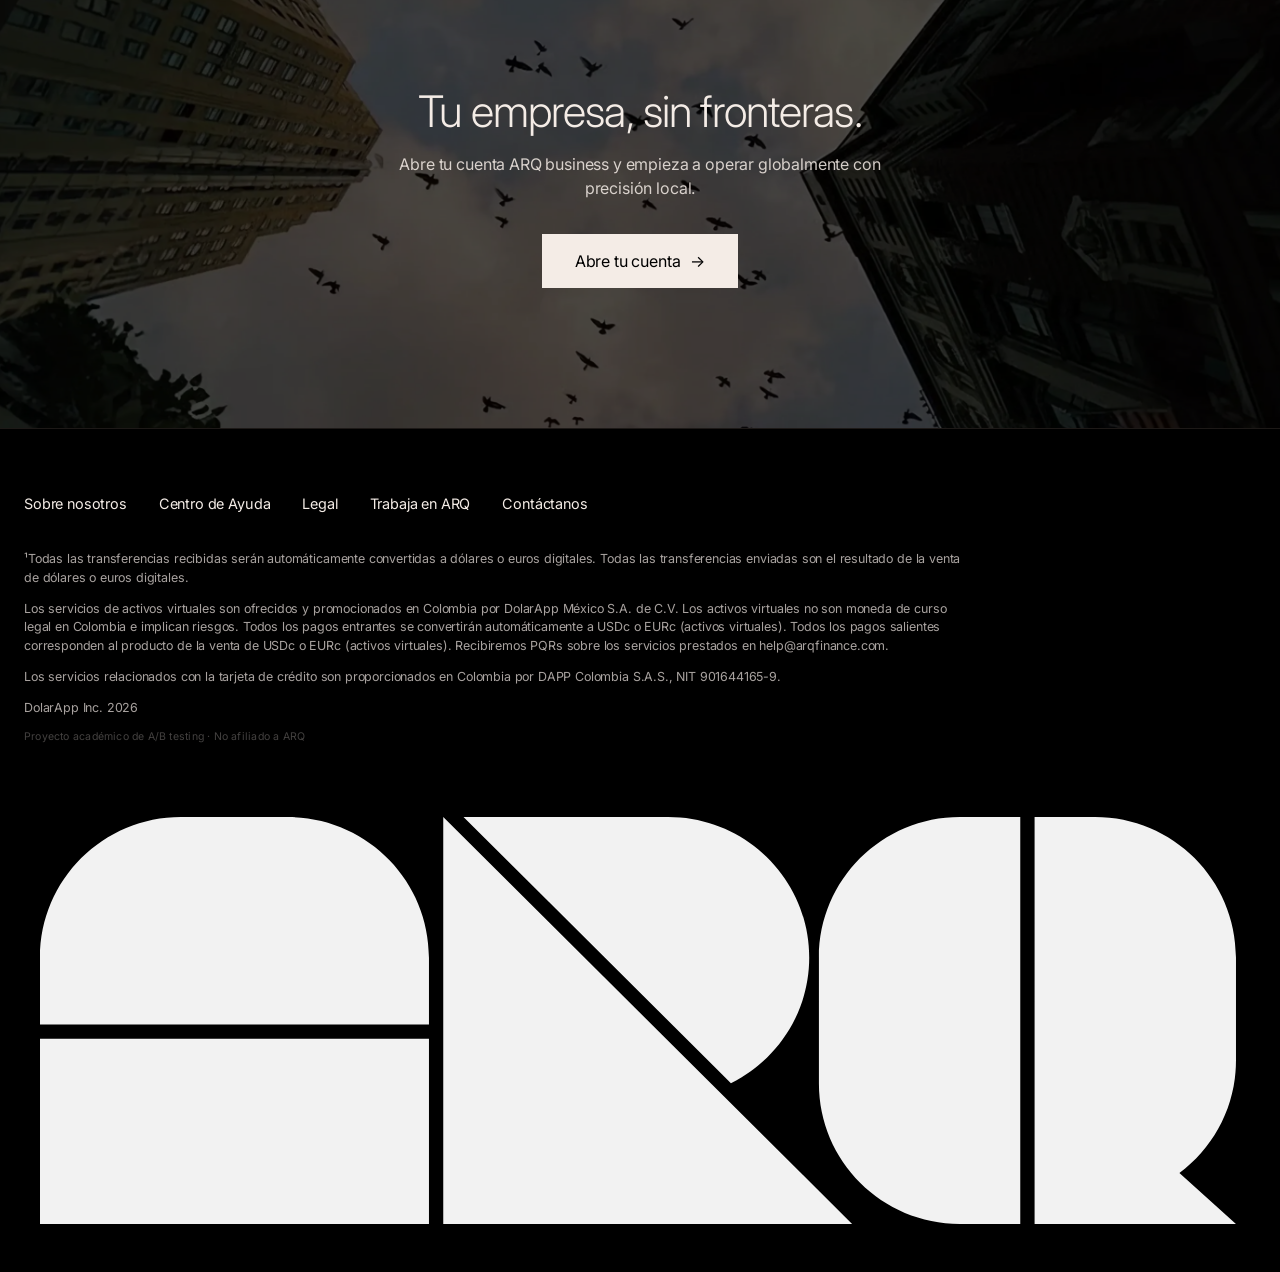
==== commit ae08615d: "Deja claro que es una actividad académica no afiliada a ARQ - Aviso discreto en el pie de página (lí" ====
--- a/arq-variacion-B-completo.html
+++ b/arq-variacion-B-completo.html
@@ -3,13 +3,14 @@
 <head>
 <meta charset="utf-8">
 <meta name="viewport" content="width=device-width, initial-scale=1">
+<meta name="robots" content="noindex, nofollow">
 
 <!-- ============ Medición: Google Tag Manager ============
-     1) Pega abajo el ID de tu contenedor (formato GTM-XXXXXXX). Mientras gtmId esté vacío NO se carga GTM,
+     1) ID del contenedor (formato GTM-XXXXXXX) en gtmId. Si se deja vacío NO se carga GTM,
         pero los eventos igual se guardan en window.dataLayer (se pueden revisar en la consola).
      2) variant identifica esta versión en los eventos: 'B'. La versión A debe enviar 'A' para poder comparar. -->
 <script>
-  window.ARQ_AB = { gtmId: '', variant: 'B' };
+  window.ARQ_AB = { gtmId: 'GTM-MVTGJ2GV', variant: 'B' };
   window.dataLayer = window.dataLayer || [];
   (function (w, d, s, l, i) {
     if (!/^GTM-[A-Z0-9]+$/.test(i)) return;
@@ -205,6 +206,7 @@
 footer .links a:hover{opacity:.6}
 footer .brand{display:block;width:100%;max-width:1200px;height:auto;margin:72px auto 0;filter:brightness(0) invert(1);opacity:.95}
 footer p{margin-bottom:12px;max-width:940px}
+footer p.academic{margin:6px 0 0;font-size:.66rem;opacity:.4;letter-spacing:.02em}
 
 /* ===== Animaciones básicas: aparición al hacer scroll ===== */
 .reveal{opacity:0;transform:translateY(24px);transition:opacity .7s var(--ease),transform .7s var(--ease);transition-delay:var(--d,0s)}
@@ -535,9 +537,9 @@
 </style>
 </head>
 <body>
-<!-- Si usas GTM, descomenta este bloque y reemplaza GTM-XXXXXXX por tu ID (respaldo para navegadores sin JavaScript):
-<noscript><iframe src="https://www.googletagmanager.com/ns.html?id=GTM-XXXXXXX" height="0" width="0" style="display:none;visibility:hidden"></iframe></noscript>
--->
+<!-- Google Tag Manager (noscript) -->
+<noscript><iframe src="https://www.googletagmanager.com/ns.html?id=GTM-MVTGJ2GV" height="0" width="0" style="display:none;visibility:hidden"></iframe></noscript>
+<!-- End Google Tag Manager (noscript) -->
 
 <!--
   VARIACIÓN B — ARQ (EMPRESAS + PERSONAL EN UNA SOLA PÁGINA)
@@ -1000,6 +1002,7 @@
     <p>Los servicios de activos virtuales son ofrecidos y promocionados en Colombia por DolarApp México S.A. de C.V. Los activos virtuales no son moneda de curso legal en Colombia e implican riesgos. Todos los pagos entrantes se convertirán automáticamente a USDc o EURc (activos virtuales). Todos los pagos salientes corresponden al producto de la venta de USDc o EURc (activos virtuales). Recibiremos PQRs sobre los servicios prestados en help@arqfinance.com.</p>
     <p>Los servicios relacionados con la tarjeta de crédito son proporcionados en Colombia por DAPP Colombia S.A.S., NIT 901644165-9.</p>
     <p>DolarApp Inc. 2026</p>
+    <p class="academic">Proyecto académico de A/B testing · No afiliado a ARQ</p>
     <img class="brand" src="assets/logo.D534Oqrz_ZRshG1.svg" alt="ARQ">
   </div>
 </footer>
